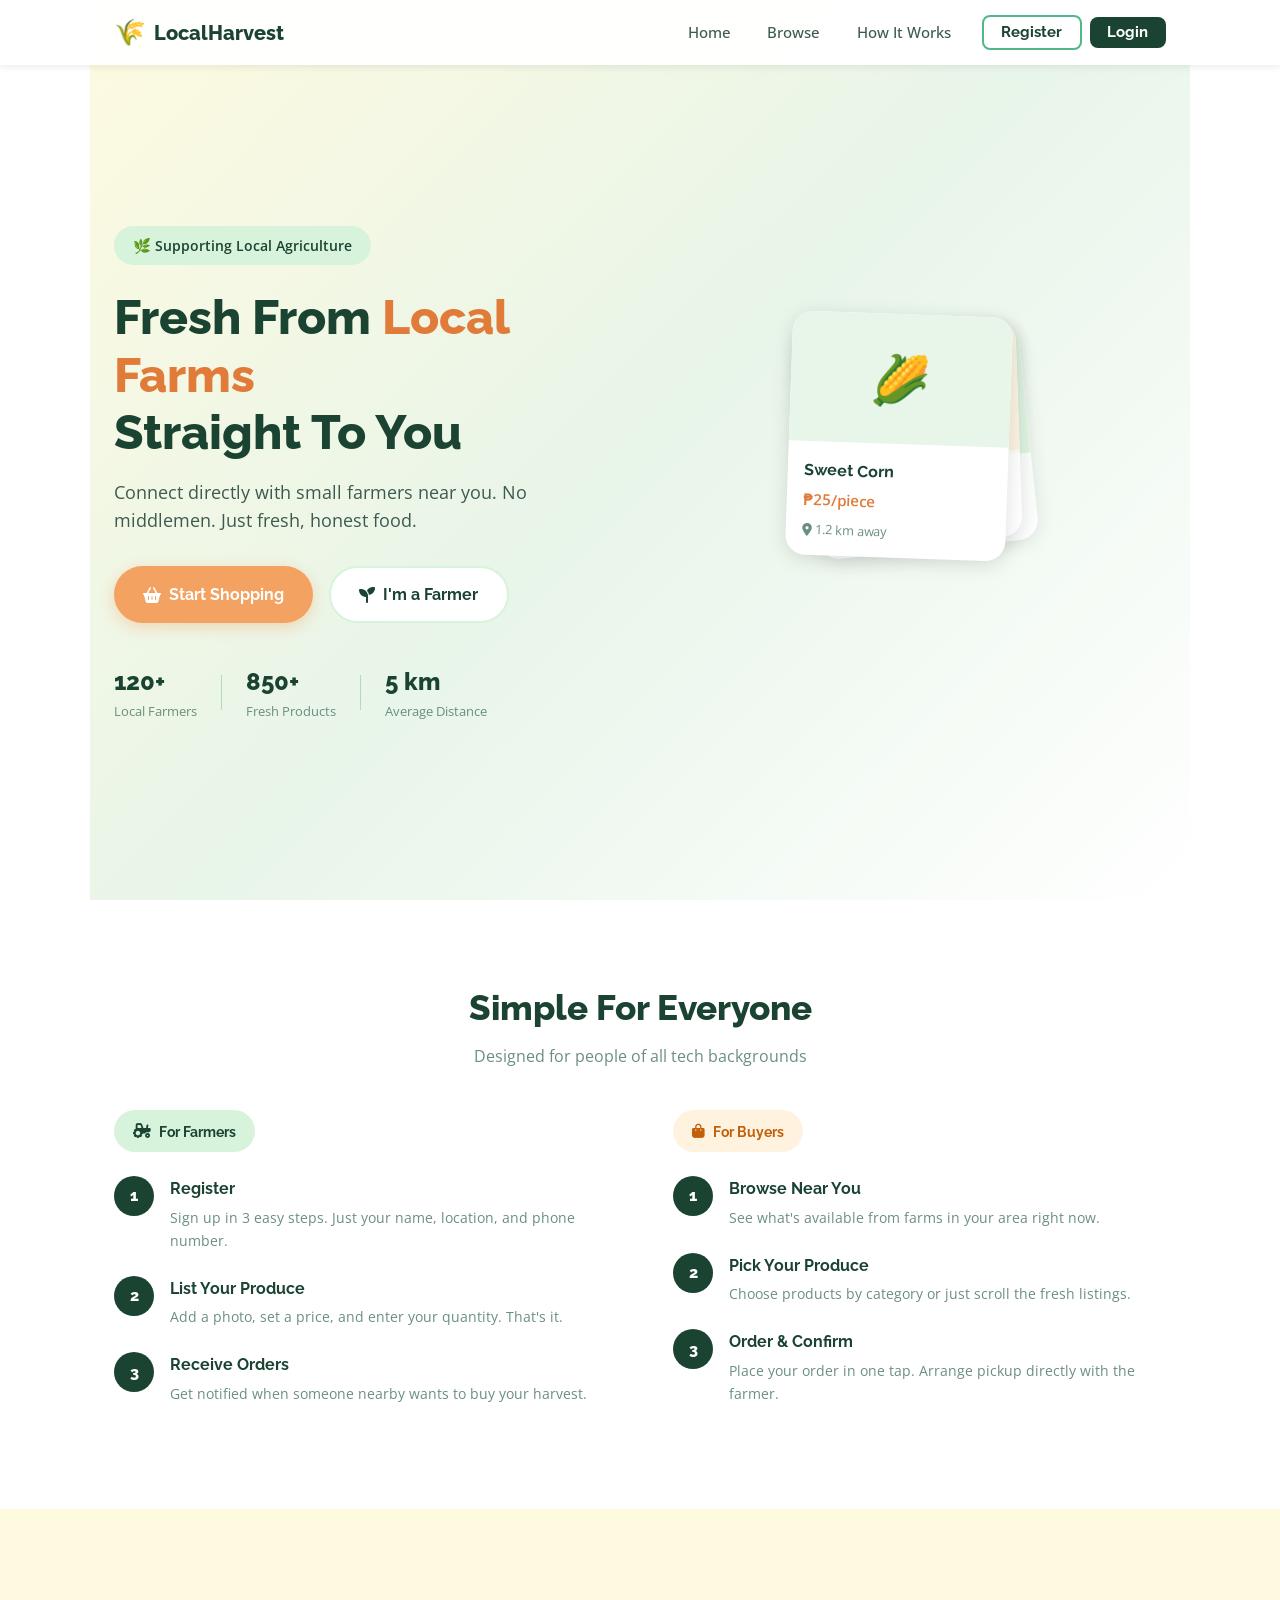
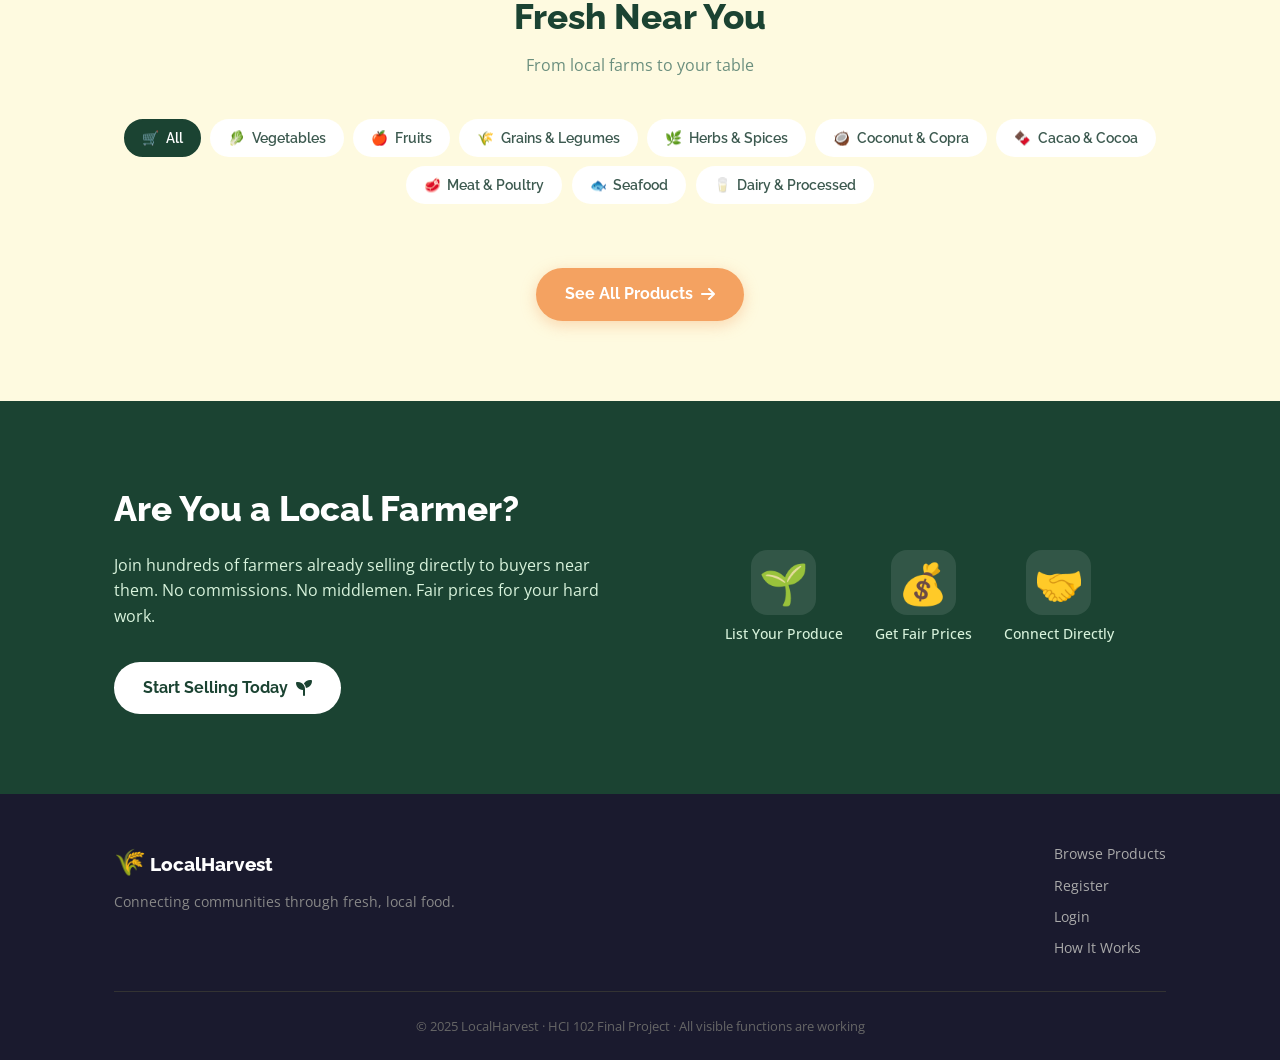
==== index.html @ 69ae1ad4 "Update index.html" ====
<!DOCTYPE html>
<html lang="en">

<head>
  <meta charset="UTF-8">
  <meta name="viewport" content="width=device-width, initial-scale=1.0">
  <!-- Favicons -->
  <link rel="icon" type="image/x-icon"    href="favicon.ico">
  <link rel="icon" type="image/svg+xml"   href="favicon.svg">
  <link rel="icon" type="image/png" sizes="192x192" href="favicon-192.png">
  <link rel="icon" type="image/png" sizes="512x512" href="favicon-512.png">
  <link rel="apple-touch-icon" sizes="180x180"      href="apple-touch-icon.png">
  <meta name="theme-color" content="#1a5c38">
  <title>LocalHarvest – Fresh From Local Farms</title>
  <link rel="preconnect" href="https://fonts.googleapis.com">
  <link
    href="https://fonts.googleapis.com/css2?family=Raleway:wght@400;600;700;800&family=Open+Sans:wght@400;500;600&display=swap"
    rel="stylesheet">
  <link rel="stylesheet" href="https://cdnjs.cloudflare.com/ajax/libs/font-awesome/6.4.0/css/all.min.css">
  <link rel="stylesheet" href="style.css">
</head>

<body>
  <!-- NAVIGATION -->
  <nav class="navbar" id="navbar">
    <div class="nav-container">
      <div class="nav-brand">
        <span class="brand-icon">🌾</span>
        <span class="brand-name">LocalHarvest</span>
      </div>
      <button class="nav-toggle" id="navToggle" aria-label="Toggle menu">
        <i class="fas fa-bars"></i>
      </button>
      <ul class="nav-links" id="navLinks">
        <li><a href="#home">Home</a></li>
        <li><a href="#browse">Browse</a></li>
        <li><a href="#how-it-works">How It Works</a></li>
        <li class="nav-divider"></li>
        <li><a href="register.html" class="nav-btn btn-outline">Register</a></li>
        <li><a href="login.html" class="nav-btn btn-filled">Login</a></li>
      </ul>
    </div>
  </nav>

  <!-- HERO -->
  <section class="hero" id="home">
    <div class="hero-content">
      <div class="hero-badge">
        <span>🌿 Supporting Local Agriculture</span>
      </div>
      <h1>Fresh From <span class="highlight">Local Farms</span><br>Straight To You</h1>
      <p class="hero-sub">Connect directly with small farmers near you. No middlemen. Just fresh, honest food.</p>
      <div class="hero-btns">
        <a href="browse.html" class="btn btn-primary">
          <i class="fas fa-shopping-basket"></i> Start Shopping
        </a>
        <a href="register.html?role=farmer" class="btn btn-secondary">
          <i class="fas fa-seedling"></i> I'm a Farmer
        </a>
      </div>
      <div class="hero-stats">
        <div class="stat"><span class="stat-num">120+</span><span class="stat-label">Local Farmers</span></div>
        <div class="stat-divider"></div>
        <div class="stat"><span class="stat-num">850+</span><span class="stat-label">Fresh Products</span></div>
        <div class="stat-divider"></div>
        <div class="stat"><span class="stat-num">5 km</span><span class="stat-label">Average Distance</span></div>
      </div>
    </div>
    <div class="hero-visual">
      <div class="hero-card-stack">
        <div class="product-preview-card card-back">
          <div class="ppc-img" style="background:#d8f3dc;"><span style="font-size:3rem;">🍅</span></div>
          <div class="ppc-info"><strong>Tomatoes</strong><span>₱45/kg</span></div>
        </div>
        <div class="product-preview-card card-mid">
          <div class="ppc-img" style="background:#fff3e0;"><span style="font-size:3rem;">🥬</span></div>
          <div class="ppc-info"><strong>Pechay</strong><span>₱30/bundle</span></div>
        </div>
        <div class="product-preview-card card-front">
          <div class="ppc-img" style="background:#e8f5e9;"><span style="font-size:3rem;">🌽</span></div>
          <div class="ppc-info">
            <strong>Sweet Corn</strong><span>₱25/piece</span>
            <div class="ppc-farmer"><i class="fas fa-map-marker-alt"></i> 1.2 km away</div>
          </div>
        </div>
      </div>
    </div>
  </section>

  <!-- HOW IT WORKS -->
  <section class="how-it-works" id="how-it-works">
    <div class="container">
      <div class="section-header">
        <h2>Simple For Everyone</h2>
        <p>Designed for people of all tech backgrounds</p>
      </div>
      <div class="steps-grid">
        <div class="step-column">
          <div class="role-badge farmer-badge"><i class="fas fa-tractor"></i> For Farmers</div>
          <div class="step">
            <div class="step-num">1</div>
            <div class="step-text"><strong>Register</strong>
              <p>Sign up in 3 easy steps. Just your name, location, and phone number.</p>
            </div>
          </div>
          <div class="step">
            <div class="step-num">2</div>
            <div class="step-text"><strong>List Your Produce</strong>
              <p>Add a photo, set a price, and enter your quantity. That's it.</p>
            </div>
          </div>
          <div class="step">
            <div class="step-num">3</div>
            <div class="step-text"><strong>Receive Orders</strong>
              <p>Get notified when someone nearby wants to buy your harvest.</p>
            </div>
          </div>
        </div>
        <div class="steps-divider">
          <div class="divider-line"></div>
          <div class="divider-icon"></div>
          <div class="divider-line"></div>
        </div>
        <div class="step-column">
          <div class="role-badge buyer-badge"><i class="fas fa-shopping-bag"></i> For Buyers</div>
          <div class="step">
            <div class="step-num">1</div>
            <div class="step-text"><strong>Browse Near You</strong>
              <p>See what's available from farms in your area right now.</p>
            </div>
          </div>
          <div class="step">
            <div class="step-num">2</div>
            <div class="step-text"><strong>Pick Your Produce</strong>
              <p>Choose products by category or just scroll the fresh listings.</p>
            </div>
          </div>
          <div class="step">
            <div class="step-num">3</div>
            <div class="step-text"><strong>Order &amp; Confirm</strong>
              <p>Place your order in one tap. Arrange pickup directly with the farmer.</p>
            </div>
          </div>
        </div>
      </div>
    </div>
  </section>

  <!-- BROWSE PREVIEW -->
  <section class="browse-preview" id="browse">
    <div class="container">
      <div class="section-header">
        <h2>Fresh Near You</h2>
        <p>From local farms to your table</p>
      </div>
      <div class="category-filter">
        <button class="cat-btn active" data-cat="all"><span>🛒</span> All</button>
        <button class="cat-btn" data-cat="vegetables"><span>🥬</span> Vegetables</button>
        <button class="cat-btn" data-cat="fruits"><span>🍎</span> Fruits</button>
        <button class="cat-btn" data-cat="grains"><span>🌾</span> Grains &amp; Legumes</button>
        <button class="cat-btn" data-cat="herbs"><span>🌿</span> Herbs &amp; Spices</button>
        <button class="cat-btn" data-cat="coconut"><span>🥥</span> Coconut &amp; Copra</button>
        <button class="cat-btn" data-cat="cacao"><span>🍫</span> Cacao &amp; Cocoa</button>
        <button class="cat-btn" data-cat="meat"><span>🥩</span> Meat &amp; Poultry</button>
        <button class="cat-btn" data-cat="seafood"><span>🐟</span> Seafood</button>
        <button class="cat-btn" data-cat="dairy"><span>🥛</span> Dairy &amp; Processed</button>
      </div>
      <div class="products-grid" id="productsGrid"></div>
      <div class="browse-cta">
        <a href="browse.html" class="btn btn-primary">See All Products <i class="fas fa-arrow-right"></i></a>
      </div>
    </div>
  </section>

  <!-- FARMER CTA -->
  <section class="farmer-cta">
    <div class="container">
      <div class="cta-content">
        <div class="cta-text">
          <h2>Are You a Local Farmer?</h2>
          <p>Join hundreds of farmers already selling directly to buyers near them. No commissions. No middlemen. Fair
            prices for your hard work.</p>
          <a href="register.html?role=farmer" class="btn btn-light">Start Selling Today <i
              class="fas fa-seedling"></i></a>
        </div>
        <div class="cta-visual">
          <div class="cta-icons">
            <div class="cta-icon-item"><span>🌱</span>
              <p>List Your Produce</p>
            </div>
            <div class="cta-icon-item"><span>💰</span>
              <p>Get Fair Prices</p>
            </div>
            <div class="cta-icon-item"><span>🤝</span>
              <p>Connect Directly</p>
            </div>
          </div>
        </div>
      </div>
    </div>
  </section>

  <!-- FOOTER -->
  <footer class="footer">
    <div class="container">
      <div class="footer-top">
        <div class="footer-brand">
          <span class="brand-icon">🌾</span>
          <span class="brand-name">LocalHarvest</span>
          <p>Connecting communities through fresh, local food.</p>
        </div>
        <div class="footer-links">
          <a href="browse.html">Browse Products</a>
          <a href="register.html">Register</a>
          <a href="login.html">Login</a>
          <a href="#how-it-works">How It Works</a>
        </div>
      </div>
      <div class="footer-bottom">
        <p>© 2025 LocalHarvest · HCI 102 Final Project · All visible functions are working</p>
      </div>
    </div>
  </footer>

  <script src="data.js"></script>
  <script src="app.js"></script>
</body>

</html>
---- style.css ----
/* ============================================================
   LocalHarvest – Main Stylesheet
   HCI 102 Final Project
   ============================================================ */

:root {
  --green-dark: #1B4332;
  --green-med: #2D6A4F;
  --green-light: #52B788;
  --green-pale: #D8F3DC;
  --cream: #FEFAE0;
  --cream-dark: #F4ECC2;
  --accent: #F4A261;
  --accent-dark: #E07B3A;
  --white: #FFFFFF;
  --text-dark: #1A1A2E;
  --text-mid: #3D5A50;
  --text-light: #6B8F7E;
  --shadow-sm: 0 2px 8px rgba(0, 0, 0, 0.08);
  --shadow-md: 0 4px 20px rgba(0, 0, 0, 0.12);
  --shadow-lg: 0 8px 40px rgba(0, 0, 0, 0.15);
  --radius: 12px;
  --radius-sm: 8px;
  --radius-lg: 20px;
  --transition: 0.25s ease;
}

/* ============================================================ RESET */
*,
*::before,
*::after {
  box-sizing: border-box;
  margin: 0;
  padding: 0;
}

html {
  scroll-behavior: smooth;
}

body {
  font-family: 'Open Sans', sans-serif;
  color: var(--text-dark);
  background: var(--white);
  line-height: 1.6;
}

a {
  text-decoration: none;
  color: inherit;
}

img {
  max-width: 100%;
  display: block;
}

button {
  cursor: pointer;
  border: none;
  background: none;
  font-family: inherit;
}

/* ============================================================ UTILITIES */
.container {
  max-width: 1100px;
  margin: 0 auto;
  padding: 0 1.5rem;
}

.section-header {
  text-align: center;
  margin-bottom: 2.5rem;
}

.section-header h2 {
  font-family: 'Raleway', sans-serif;
  font-size: clamp(1.6rem, 4vw, 2.2rem);
  font-weight: 800;
  color: var(--green-dark);
  margin-bottom: 0.5rem;
}

.section-header p {
  color: var(--text-light);
  font-size: 1rem;
}

/* ============================================================ BUTTONS */
.btn {
  display: inline-flex;
  align-items: center;
  gap: 0.5rem;
  padding: 0.85rem 1.8rem;
  border-radius: 50px;
  font-family: 'Raleway', sans-serif;
  font-weight: 700;
  font-size: 1rem;
  transition: all var(--transition);
  cursor: pointer;
  border: none;
}

.btn-primary {
  background: var(--accent);
  color: var(--white);
  box-shadow: 0 4px 15px rgba(244, 162, 97, 0.4);
}

.btn-primary:hover {
  background: var(--accent-dark);
  transform: translateY(-2px);
  box-shadow: 0 6px 20px rgba(244, 162, 97, 0.5);
}

.btn-secondary {
  background: var(--white);
  color: var(--green-dark);
  border: 2px solid var(--green-pale);
}

.btn-secondary:hover {
  background: var(--green-pale);
  border-color: var(--green-light);
  transform: translateY(-2px);
}

.btn-light {
  background: var(--white);
  color: var(--green-dark);
  font-weight: 700;
}

.btn-light:hover {
  background: var(--cream);
  transform: translateY(-2px);
}

.btn-green {
  background: var(--green-dark);
  color: var(--white);
  box-shadow: 0 4px 15px rgba(27, 67, 50, 0.3);
}

.btn-green:hover {
  background: var(--green-med);
  transform: translateY(-2px);
}

/* ============================================================ NAVBAR */
.navbar {
  position: fixed;
  top: 0;
  left: 0;
  right: 0;
  z-index: 1000;
  background: rgba(255, 255, 255, 0.95);
  backdrop-filter: blur(10px);
  box-shadow: var(--shadow-sm);
  transition: all var(--transition);
}

.nav-container {
  max-width: 1100px;
  margin: 0 auto;
  padding: 0 1.5rem;
  display: flex;
  align-items: center;
  justify-content: space-between;
  height: 65px;
}

.nav-brand {
  display: flex;
  align-items: center;
  gap: 0.5rem;
}

.brand-icon {
  font-size: 1.6rem;
}

.brand-name {
  font-family: 'Raleway', sans-serif;
  font-weight: 800;
  font-size: 1.25rem;
  color: var(--green-dark);
}

.nav-links {
  display: flex;
  align-items: center;
  gap: 0.5rem;
  list-style: none;
}

.nav-links a {
  padding: 0.45rem 0.9rem;
  border-radius: 8px;
  font-size: 0.95rem;
  font-weight: 500;
  color: var(--text-mid);
  transition: all var(--transition);
}

.nav-links a:hover {
  color: var(--green-dark);
  background: var(--green-pale);
}

.nav-btn {
  font-family: 'Raleway', sans-serif;
  font-weight: 700 !important;
}

.btn-outline {
  border: 2px solid var(--green-light) !important;
  color: var(--green-dark) !important;
  padding: 0.4rem 1.1rem !important;
}

.btn-filled {
  background: var(--green-dark) !important;
  color: var(--white) !important;
  padding: 0.4rem 1.1rem !important;
  border-radius: 8px;
}

.btn-filled:hover {
  background: var(--green-med) !important;
}

.nav-toggle {
  display: none;
  font-size: 1.3rem;
  color: var(--green-dark);
  padding: 0.4rem;
}

/* ============================================================ HERO */
.hero {
  min-height: 100vh;
  padding: 6rem 1.5rem 3rem;
  display: flex;
  align-items: center;
  background: linear-gradient(135deg, var(--cream) 0%, #e8f5e9 50%, var(--white) 100%);
}

.hero {
  max-width: 1100px;
  margin: 0 auto;
  display: grid;
  grid-template-columns: 1fr 1fr;
  gap: 4rem;
  align-items: center;
  width: 100%;
}

.hero-badge {
  display: inline-block;
  background: var(--green-pale);
  color: var(--green-dark);
  padding: 0.5rem 1.2rem;
  border-radius: 50px;
  font-size: 0.9rem;
  font-weight: 600;
  margin-bottom: 1.5rem;
}

.hero-content h1 {
  font-family: 'Raleway', sans-serif;
  font-size: clamp(2rem, 5vw, 3rem);
  font-weight: 800;
  line-height: 1.2;
  color: var(--green-dark);
  margin-bottom: 1rem;
}

.hero-content h1 .highlight {
  color: var(--accent-dark);
  position: relative;
}

.hero-sub {
  font-size: 1.1rem;
  color: var(--text-mid);
  margin-bottom: 2rem;
  max-width: 440px;
}

.hero-btns {
  display: flex;
  gap: 1rem;
  flex-wrap: wrap;
  margin-bottom: 2.5rem;
}

.hero-stats {
  display: flex;
  align-items: center;
  gap: 1.5rem;
}

.stat {
  display: flex;
  flex-direction: column;
}

.stat-num {
  font-family: 'Raleway', sans-serif;
  font-size: 1.5rem;
  font-weight: 800;
  color: var(--green-dark);
}

.stat-label {
  font-size: 0.8rem;
  color: var(--text-light);
}

.stat-divider {
  width: 1px;
  height: 35px;
  background: var(--green-light);
  opacity: 0.4;
}

/* Hero visual – card stack */
.hero-visual {
  display: flex;
  justify-content: center;
  align-items: center;
}

.hero-card-stack {
  position: relative;
  width: 260px;
  height: 320px;
}

.product-preview-card {
  position: absolute;
  width: 220px;
  background: var(--white);
  border-radius: var(--radius-lg);
  box-shadow: var(--shadow-md);
  overflow: hidden;
  transition: transform 0.4s ease;
}

.ppc-img {
  height: 130px;
  display: flex;
  align-items: center;
  justify-content: center;
  font-size: 2.5rem;
}

.ppc-info {
  padding: 1rem;
  display: flex;
  flex-direction: column;
  gap: 0.25rem;
}

.ppc-info strong {
  font-family: 'Raleway', sans-serif;
  font-size: 1rem;
  font-weight: 700;
  color: var(--green-dark);
}

.ppc-info span {
  font-size: 0.95rem;
  font-weight: 600;
  color: var(--accent-dark);
}

.ppc-farmer {
  font-size: 0.8rem;
  color: var(--text-light);
  margin-top: 0.25rem;
}

.card-back {
  top: 20px;
  left: 20px;
  transform: rotate(-6deg);
  z-index: 1;
  opacity: 0.75;
}

.card-mid {
  top: 10px;
  left: 10px;
  transform: rotate(-2deg);
  z-index: 2;
  opacity: 0.9;
}

.card-front {
  top: 0;
  left: 0;
  transform: rotate(2deg);
  z-index: 3;
}

.card-front:hover {
  transform: rotate(0deg) scale(1.03);
  box-shadow: var(--shadow-lg);
}

/* ============================================================ HOW IT WORKS */
.how-it-works {
  background: var(--white);
  padding: 5rem 1.5rem;
}

.steps-grid {
  display: grid;
  grid-template-columns: 1fr auto 1fr;
  gap: 2rem;
  align-items: start;
}

.role-badge {
  display: inline-flex;
  align-items: center;
  gap: 0.5rem;
  padding: 0.6rem 1.2rem;
  border-radius: 50px;
  font-family: 'Raleway', sans-serif;
  font-weight: 700;
  font-size: 0.9rem;
  margin-bottom: 1.5rem;
}

.farmer-badge {
  background: var(--green-pale);
  color: var(--green-dark);
}

.buyer-badge {
  background: #fff3e0;
  color: #c25f0a;
}

.step {
  display: flex;
  gap: 1rem;
  margin-bottom: 1.5rem;
  align-items: flex-start;
}

.step-num {
  width: 40px;
  height: 40px;
  min-width: 40px;
  background: var(--green-dark);
  color: var(--white);
  border-radius: 50%;
  display: flex;
  align-items: center;
  justify-content: center;
  font-family: 'Raleway', sans-serif;
  font-weight: 800;
  font-size: 1rem;
}

.step-text strong {
  font-family: 'Raleway', sans-serif;
  font-size: 1rem;
  font-weight: 700;
  color: var(--green-dark);
  display: block;
  margin-bottom: 0.25rem;
}

.step-text p {
  font-size: 0.9rem;
  color: var(--text-light);
}

.steps-divider {
  display: flex;
  flex-direction: column;
  align-items: center;
  justify-content: center;
  gap: 0.5rem;
  padding-top: 3rem;
}

.divider-line {
  flex: 1;
  width: 2px;
  background: linear-gradient(to bottom, transparent, var(--green-light), transparent);
}

.divider-icon {
  font-size: 1.8rem;
}

/* ============================================================ BROWSE PREVIEW */
.browse-preview {
  background: var(--cream);
  padding: 5rem 1.5rem;
}

.category-filter {
  display: flex;
  gap: 0.6rem;
  flex-wrap: wrap;
  justify-content: center;
  margin-bottom: 2rem;
  /* Mobile: horizontal scroll */
}

/* Mobile: scrollable horizontal strip */
@media (max-width: 640px) {
  .category-filter {
    flex-wrap: nowrap;
    overflow-x: auto;
    justify-content: flex-start;
    padding-bottom: 0.5rem;
    -webkit-overflow-scrolling: touch;
    scrollbar-width: none;
  }
  .category-filter::-webkit-scrollbar { display: none; }
}

.cat-btn {
  display: inline-flex;
  align-items: center;
  gap: 0.4rem;
  padding: 0.55rem 1rem;
  border-radius: 50px;
  border: 2px solid transparent;
  font-family: 'Raleway', sans-serif;
  font-weight: 600;
  font-size: 0.85rem;
  color: var(--text-mid);
  background: var(--white);
  cursor: pointer;
  transition: all var(--transition);
  white-space: nowrap;
  flex-shrink: 0;
}

.cat-btn:hover,
.cat-btn.active {
  background: var(--green-dark);
  color: var(--white);
  border-color: var(--green-dark);
}

.products-grid {
  display: grid;
  grid-template-columns: repeat(auto-fill, minmax(220px, 1fr));
  gap: 1.5rem;
  margin-bottom: 2rem;
}

/* Product card */
.product-card {
  background: var(--white);
  border-radius: var(--radius);
  box-shadow: var(--shadow-sm);
  overflow: hidden;
  transition: all var(--transition);
  cursor: pointer;
}

.product-card:hover {
  transform: translateY(-4px);
  box-shadow: var(--shadow-md);
}

.product-card-img {
  height: 150px;
  display: flex;
  align-items: center;
  justify-content: center;
  font-size: 3.5rem;
  background: var(--green-pale);
  position: relative;
}

.product-card-body {
  padding: 1rem;
}

.product-card-name {
  font-family: 'Raleway', sans-serif;
  font-weight: 700;
  font-size: 1rem;
  color: var(--green-dark);
  margin-bottom: 0.25rem;
}

.product-card-price {
  font-size: 1.05rem;
  font-weight: 600;
  color: var(--accent-dark);
  margin-bottom: 0.5rem;
}

.product-card-meta {
  font-size: 0.8rem;
  color: var(--text-light);
  display: flex;
  align-items: center;
  gap: 0.4rem;
}

.badge-available {
  background: var(--green-pale);
  color: var(--green-dark);
  font-size: 0.7rem;
  font-weight: 600;
  padding: 0.2rem 0.6rem;
  border-radius: 20px;
}

.browse-cta {
  text-align: center;
}

/* ============================================================ FARMER CTA SECTION */
.farmer-cta {
  background: var(--green-dark);
  padding: 5rem 1.5rem;
}

.cta-content {
  display: grid;
  grid-template-columns: 1fr 1fr;
  gap: 4rem;
  align-items: center;
  max-width: 1100px;
  margin: 0 auto;
}

.cta-text h2 {
  font-family: 'Raleway', sans-serif;
  font-size: clamp(1.6rem, 4vw, 2.2rem);
  font-weight: 800;
  color: var(--white);
  margin-bottom: 1rem;
}

.cta-text p {
  color: var(--green-pale);
  font-size: 1rem;
  margin-bottom: 2rem;
}

.cta-icons {
  display: flex;
  gap: 2rem;
  justify-content: center;
  flex-wrap: wrap;
}

.cta-icon-item {
  display: flex;
  flex-direction: column;
  align-items: center;
  gap: 0.5rem;
}

.cta-icon-item span {
  font-size: 2.5rem;
  background: rgba(255, 255, 255, 0.1);
  width: 65px;
  height: 65px;
  border-radius: 16px;
  display: flex;
  align-items: center;
  justify-content: center;
}

.cta-icon-item p {
  color: var(--green-pale);
  font-size: 0.85rem;
  font-weight: 500;
  text-align: center;
}

/* ============================================================ FOOTER */
.footer {
  background: var(--text-dark);
  padding: 3rem 1.5rem 1.5rem;
}

.footer-top {
  display: flex;
  justify-content: space-between;
  align-items: flex-start;
  flex-wrap: wrap;
  gap: 2rem;
  margin-bottom: 2rem;
}

.footer-brand .brand-name {
  color: var(--white);
  font-size: 1.2rem;
}

.footer-brand p {
  color: #888;
  font-size: 0.85rem;
  margin-top: 0.5rem;
}

.footer-links {
  display: flex;
  flex-direction: column;
  gap: 0.5rem;
}

.footer-links a {
  color: #aaa;
  font-size: 0.9rem;
  transition: color var(--transition);
}

.footer-links a:hover {
  color: var(--green-light);
}

.footer-bottom {
  border-top: 1px solid #333;
  padding-top: 1.5rem;
  text-align: center;
}

.footer-bottom p {
  color: #666;
  font-size: 0.8rem;
}

/* ============================================================ FORMS */
.auth-page {
  min-height: 100vh;
  background: linear-gradient(135deg, var(--cream) 0%, #e8f5e9 100%);
  display: flex;
  align-items: center;
  justify-content: center;
  padding: 2rem 1rem;
  padding-top: 5rem;
}

.auth-card {
  background: var(--white);
  border-radius: var(--radius-lg);
  box-shadow: var(--shadow-lg);
  padding: 2.5rem;
  width: 100%;
  max-width: 480px;
}

.auth-header {
  text-align: center;
  margin-bottom: 2rem;
}

.auth-header .brand-icon {
  font-size: 2.5rem;
  display: block;
  margin-bottom: 0.5rem;
}

.auth-header h1 {
  font-family: 'Raleway', sans-serif;
  font-weight: 800;
  font-size: 1.6rem;
  color: var(--green-dark);
  margin-bottom: 0.25rem;
}

.auth-header p {
  color: var(--text-light);
  font-size: 0.9rem;
}

.role-selector {
  display: grid;
  grid-template-columns: 1fr 1fr;
  gap: 1rem;
  margin-bottom: 2rem;
}

.role-btn {
  padding: 1rem;
  border: 2px solid var(--green-pale);
  border-radius: var(--radius);
  background: var(--white);
  cursor: pointer;
  transition: all var(--transition);
  text-align: center;
}

.role-btn .role-icon {
  font-size: 2rem;
  display: block;
  margin-bottom: 0.5rem;
}

.role-btn .role-label {
  font-family: 'Raleway', sans-serif;
  font-weight: 700;
  font-size: 0.95rem;
  color: var(--green-dark);
  display: block;
}

.role-btn .role-desc {
  font-size: 0.8rem;
  color: var(--text-light);
  display: block;
  margin-top: 0.2rem;
}

.role-btn.active,
.role-btn:hover {
  border-color: var(--green-dark);
  background: var(--green-pale);
}

.form-group {
  margin-bottom: 1.25rem;
}

.form-group label {
  display: block;
  font-weight: 600;
  font-size: 0.9rem;
  color: var(--green-dark);
  margin-bottom: 0.4rem;
}

.form-control {
  width: 100%;
  padding: 0.8rem 1rem;
  border: 2px solid var(--green-pale);
  border-radius: var(--radius-sm);
  font-family: 'Open Sans', sans-serif;
  font-size: 1rem;
  color: var(--text-dark);
  transition: border-color var(--transition);
  background: var(--white);
}

.form-control:focus {
  outline: none;
  border-color: var(--green-light);
  box-shadow: 0 0 0 3px rgba(82, 183, 136, 0.15);
}

.form-control::placeholder {
  color: #aaa;
}

.form-error {
  color: #e74c3c;
  font-size: 0.8rem;
  margin-top: 0.3rem;
  display: none;
}

.form-error.show {
  display: block;
}

.input-invalid {
  border-color: #e74c3c !important;
}

.btn-block {
  width: 100%;
  justify-content: center;
  padding: 1rem;
  font-size: 1.05rem;
  border-radius: var(--radius-sm);
}

.auth-footer {
  text-align: center;
  margin-top: 1.5rem;
  font-size: 0.9rem;
  color: var(--text-light);
}

.auth-footer a {
  color: var(--green-dark);
  font-weight: 600;
}

/* ============================================================ DASHBOARD */
.dashboard-page {
  min-height: 100vh;
  background: var(--cream);
  padding-top: 65px;
}

.dashboard-header {
  background: var(--green-dark);
  color: var(--white);
  padding: 2.5rem 1.5rem;
}

.dashboard-header-inner {
  max-width: 1100px;
  margin: 0 auto;
  display: flex;
  align-items: center;
  justify-content: space-between;
  flex-wrap: wrap;
  gap: 1rem;
}

.dashboard-welcome h1 {
  font-family: 'Raleway', sans-serif;
  font-size: 1.6rem;
  font-weight: 800;
  margin-bottom: 0.25rem;
}

.dashboard-welcome p {
  color: var(--green-pale);
  font-size: 0.9rem;
}

.dashboard-body {
  max-width: 1100px;
  margin: 2rem auto;
  padding: 0 1.5rem;
}

.dashboard-stats {
  display: grid;
  grid-template-columns: repeat(auto-fill, minmax(160px, 1fr));
  gap: 1rem;
  margin-bottom: 2rem;
}

.dash-stat {
  background: var(--white);
  border-radius: var(--radius);
  padding: 1.25rem;
  box-shadow: var(--shadow-sm);
  text-align: center;
}

.dash-stat-num {
  font-family: 'Raleway', sans-serif;
  font-size: 1.8rem;
  font-weight: 800;
  color: var(--green-dark);
}

.dash-stat-label {
  font-size: 0.8rem;
  color: var(--text-light);
  margin-top: 0.25rem;
}

.section-title-row {
  display: flex;
  align-items: center;
  justify-content: space-between;
  margin-bottom: 1.5rem;
}

.section-title-row h2 {
  font-family: 'Raleway', sans-serif;
  font-size: 1.3rem;
  font-weight: 700;
  color: var(--green-dark);
}

.manage-grid {
  display: grid;
  grid-template-columns: repeat(auto-fill, minmax(240px, 1fr));
  gap: 1.25rem;
}

.manage-card {
  background: var(--white);
  border-radius: var(--radius);
  box-shadow: var(--shadow-sm);
  overflow: hidden;
  transition: box-shadow var(--transition);
}

.manage-card:hover {
  box-shadow: var(--shadow-md);
}

.manage-card-img {
  height: 130px;
  display: flex;
  align-items: center;
  justify-content: center;
  font-size: 3rem;
  background: var(--green-pale);
}

.manage-card-body {
  padding: 1rem;
}

.manage-card-name {
  font-family: 'Raleway', sans-serif;
  font-weight: 700;
  font-size: 0.95rem;
  color: var(--green-dark);
  margin-bottom: 0.2rem;
}

.manage-card-price {
  font-size: 0.95rem;
  font-weight: 600;
  color: var(--accent-dark);
  margin-bottom: 0.5rem;
}

.manage-card-meta {
  font-size: 0.78rem;
  color: var(--text-light);
  margin-bottom: 0.75rem;
}

.manage-card-actions {
  display: flex;
  gap: 0.5rem;
}

.btn-edit {
  padding: 0.4rem 0.9rem;
  background: var(--green-pale);
  color: var(--green-dark);
  border-radius: 6px;
  font-size: 0.8rem;
  font-weight: 600;
  transition: all var(--transition);
}

.btn-edit:hover {
  background: var(--green-light);
  color: var(--white);
}

.btn-delete {
  padding: 0.4rem 0.9rem;
  background: #ffe4e4;
  color: #c0392b;
  border-radius: 6px;
  font-size: 0.8rem;
  font-weight: 600;
  transition: all var(--transition);
}

.btn-delete:hover {
  background: #c0392b;
  color: var(--white);
}

/* ============================================================ BROWSE PAGE */
.browse-page {
  min-height: 100vh;
  background: var(--cream);
  padding-top: 65px;
}

.browse-hero {
  background: var(--green-dark);
  padding: 3rem 1.5rem;
  text-align: center;
}

.browse-hero h1 {
  font-family: 'Raleway', sans-serif;
  font-size: 1.8rem;
  font-weight: 800;
  color: var(--white);
  margin-bottom: 0.5rem;
}

.browse-hero p {
  color: var(--green-pale);
}

.location-bar {
  display: flex;
  gap: 0.5rem;
  max-width: 400px;
  margin: 1.5rem auto 0;
}

.location-bar .form-control {
  border-radius: 50px 0 0 50px;
  border-right: none;
}

.location-bar .btn {
  border-radius: 0 50px 50px 0;
  padding: 0.75rem 1.5rem;
}

.browse-body {
  max-width: 1100px;
  margin: 2rem auto;
  padding: 0 1.5rem;
}

/* ============================================================ PRODUCT DETAIL */
.detail-page {
  min-height: 100vh;
  background: var(--cream);
  padding: 5rem 1.5rem 3rem;
}

.detail-card {
  background: var(--white);
  max-width: 800px;
  margin: 0 auto;
  border-radius: var(--radius-lg);
  box-shadow: var(--shadow-lg);
  overflow: hidden;
}

.detail-img {
  height: 280px;
  display: flex;
  align-items: center;
  justify-content: center;
  font-size: 7rem;
  background: linear-gradient(135deg, var(--green-pale), var(--cream));
}

.detail-body {
  padding: 2rem;
}

.detail-category {
  display: inline-block;
  background: var(--green-pale);
  color: var(--green-dark);
  padding: 0.3rem 0.8rem;
  border-radius: 20px;
  font-size: 0.8rem;
  font-weight: 600;
  margin-bottom: 1rem;
}

.detail-name {
  font-family: 'Raleway', sans-serif;
  font-size: 1.8rem;
  font-weight: 800;
  color: var(--green-dark);
  margin-bottom: 0.5rem;
}

.detail-price {
  font-size: 1.6rem;
  font-weight: 700;
  color: var(--accent-dark);
  margin-bottom: 1.5rem;
}

.detail-farmer {
  display: flex;
  align-items: center;
  gap: 0.75rem;
  padding: 1rem;
  background: var(--cream);
  border-radius: var(--radius-sm);
  margin-bottom: 1.5rem;
}

.farmer-avatar {
  width: 45px;
  height: 45px;
  background: var(--green-dark);
  border-radius: 50%;
  display: flex;
  align-items: center;
  justify-content: center;
  font-size: 1.2rem;
  color: var(--white);
}

.farmer-info strong {
  font-family: 'Raleway', sans-serif;
  display: block;
  font-size: 0.95rem;
  color: var(--green-dark);
}

.farmer-info span {
  font-size: 0.82rem;
  color: var(--text-light);
}

.qty-selector {
  display: flex;
  align-items: center;
  gap: 1rem;
  margin-bottom: 1.5rem;
}

.qty-selector label {
  font-weight: 600;
  color: var(--green-dark);
}

.qty-controls {
  display: flex;
  align-items: center;
  gap: 0.75rem;
}

.qty-btn {
  width: 38px;
  height: 38px;
  border: 2px solid var(--green-light);
  border-radius: 50%;
  display: flex;
  align-items: center;
  justify-content: center;
  font-size: 1.1rem;
  font-weight: 700;
  color: var(--green-dark);
  background: var(--white);
  cursor: pointer;
  transition: all var(--transition);
}

.qty-btn:hover {
  background: var(--green-dark);
  color: var(--white);
  border-color: var(--green-dark);
}

.qty-num {
  font-family: 'Raleway', sans-serif;
  font-size: 1.2rem;
  font-weight: 700;
  min-width: 2rem;
  text-align: center;
}

/* ============================================================ MODALS & TOASTS */
.modal-overlay {
  position: fixed;
  inset: 0;
  background: rgba(0, 0, 0, 0.5);
  z-index: 2000;
  display: flex;
  align-items: center;
  justify-content: center;
  padding: 1rem;
  opacity: 0;
  pointer-events: none;
  transition: opacity var(--transition);
}

.modal-overlay.open {
  opacity: 1;
  pointer-events: all;
}

.modal {
  background: var(--white);
  border-radius: var(--radius-lg);
  padding: 2rem;
  max-width: 500px;
  width: 100%;
  box-shadow: var(--shadow-lg);
  transform: scale(0.95);
  transition: transform var(--transition);
}

.modal-overlay.open .modal {
  transform: scale(1);
}

.modal-header {
  display: flex;
  align-items: center;
  justify-content: space-between;
  margin-bottom: 1.5rem;
}

.modal-header h2 {
  font-family: 'Raleway', sans-serif;
  font-size: 1.25rem;
  font-weight: 700;
  color: var(--green-dark);
}

.modal-close {
  font-size: 1.3rem;
  color: var(--text-light);
  cursor: pointer;
}

.toast {
  position: fixed;
  bottom: 1.5rem;
  right: 1.5rem;
  z-index: 3000;
  background: var(--green-dark);
  color: var(--white);
  padding: 1rem 1.5rem;
  border-radius: var(--radius);
  box-shadow: var(--shadow-lg);
  font-size: 0.9rem;
  font-weight: 500;
  transform: translateY(100px);
  opacity: 0;
  transition: all 0.3s ease;
  max-width: 300px;
}

.toast.show {
  transform: translateY(0);
  opacity: 1;
}

.toast.success {
  background: var(--green-dark);
}

.toast.error {
  background: #c0392b;
}

/* ============================================================ ORDER CONFIRM */
.confirm-page {
  min-height: 100vh;
  background: linear-gradient(135deg, var(--cream) 0%, #e8f5e9 100%);
  padding: 5rem 1rem;
  display: flex;
  align-items: center;
  justify-content: center;
}

.confirm-card {
  background: var(--white);
  border-radius: var(--radius-lg);
  box-shadow: var(--shadow-lg);
  padding: 3rem 2rem;
  max-width: 520px;
  width: 100%;
  text-align: center;
}

.confirm-icon {
  font-size: 4rem;
  margin-bottom: 1rem;
  display: block;
}

.confirm-card h1 {
  font-family: 'Raleway', sans-serif;
  font-size: 1.8rem;
  font-weight: 800;
  color: var(--green-dark);
  margin-bottom: 0.5rem;
}

.confirm-card p {
  color: var(--text-light);
  margin-bottom: 2rem;
}

.order-summary {
  background: var(--cream);
  border-radius: var(--radius);
  padding: 1.5rem;
  text-align: left;
  margin-bottom: 2rem;
}

.order-row {
  display: flex;
  justify-content: space-between;
  padding: 0.4rem 0;
  border-bottom: 1px solid var(--cream-dark);
  font-size: 0.9rem;
}

.order-row:last-child {
  border: none;
  font-weight: 700;
  font-size: 1rem;
  color: var(--green-dark);
}

.confirm-btns {
  display: flex;
  flex-direction: column;
  gap: 1rem;
}

/* ============================================================ PROFILE */
.profile-page {
  min-height: 100vh;
  background: var(--cream);
  padding: 5rem 1.5rem 3rem;
}

.profile-card {
  max-width: 600px;
  margin: 0 auto;
}

.profile-header-card {
  background: var(--green-dark);
  border-radius: var(--radius-lg);
  padding: 2rem;
  color: var(--white);
  text-align: center;
  margin-bottom: 1.5rem;
}

.profile-avatar {
  width: 80px;
  height: 80px;
  background: var(--green-light);
  border-radius: 50%;
  display: flex;
  align-items: center;
  justify-content: center;
  font-size: 2rem;
  margin: 0 auto 1rem;
}

.profile-name {
  font-family: 'Raleway', sans-serif;
  font-size: 1.4rem;
  font-weight: 800;
}

.profile-role {
  background: rgba(255, 255, 255, 0.15);
  padding: 0.3rem 0.9rem;
  border-radius: 20px;
  font-size: 0.85rem;
  font-weight: 600;
  margin-top: 0.5rem;
  display: inline-block;
}

.profile-info-card {
  background: var(--white);
  border-radius: var(--radius-lg);
  padding: 2rem;
  box-shadow: var(--shadow-sm);
}

.info-row {
  display: flex;
  justify-content: space-between;
  align-items: center;
  padding: 0.75rem 0;
  border-bottom: 1px solid var(--green-pale);
}

.info-row:last-child {
  border: none;
}

.info-label {
  font-size: 0.85rem;
  color: var(--text-light);
}

.info-value {
  font-weight: 600;
  color: var(--green-dark);
}

/* ============================================================ EMPTY STATE */
.empty-state {
  text-align: center;
  padding: 4rem 1rem;
  color: var(--text-light);
}

.empty-state .empty-icon {
  font-size: 4rem;
  display: block;
  margin-bottom: 1rem;
}

.empty-state h3 {
  font-family: 'Raleway', sans-serif;
  font-size: 1.2rem;
  color: var(--green-dark);
  margin-bottom: 0.5rem;
}

.empty-state p {
  font-size: 0.9rem;
  max-width: 300px;
  margin: 0 auto 1.5rem;
}

/* ============================================================ RESPONSIVE */
@media (max-width: 768px) {
  .hero {
    grid-template-columns: 1fr;
    gap: 2rem;
    text-align: center;
  }

  .hero-btns {
    justify-content: center;
  }

  .hero-stats {
    justify-content: center;
  }

  .hero-sub {
    margin: 0 auto 2rem;
  }

  .hero-visual {
    display: none;
  }

  .steps-grid {
    grid-template-columns: 1fr;
  }

  .steps-divider {
    flex-direction: row;
    padding-top: 0;
  }

  .divider-line {
    flex: 1;
    height: 2px;
    width: auto;
    background: linear-gradient(to right, transparent, var(--green-light), transparent);
  }

  .cta-content {
    grid-template-columns: 1fr;
    text-align: center;
  }

  .nav-links {
    display: none;
    flex-direction: column;
    align-items: stretch;
    position: absolute;
    top: 65px;
    left: 0;
    right: 0;
    background: var(--white);
    padding: 0.75rem 1rem 1rem;
    box-shadow: 0 8px 24px rgba(0,0,0,0.12);
    gap: 0.35rem;
    border-top: 1px solid var(--green-pale);
    animation: slideDown 0.2s ease;
  }

  @keyframes slideDown {
    from { opacity: 0; transform: translateY(-8px); }
    to   { opacity: 1; transform: translateY(0); }
  }

  .nav-links.open {
    display: flex;
  }

  .nav-links li {
    width: 100%;
  }

  .nav-links a,
  .nav-links li > button {
    display: flex;
    align-items: center;
    justify-content: center;
    width: 100%;
    padding: 0.7rem 1rem;
    border-radius: 8px;
    font-size: 0.95rem;
    font-weight: 600;
    text-align: center;
    box-sizing: border-box;
    cursor: pointer;
    font-family: 'Raleway', sans-serif;
  }

  .nav-links a:not(.nav-btn) {
    color: var(--text-mid);
    background: transparent;
  }

  .nav-links a:not(.nav-btn):hover {
    background: var(--green-pale);
    color: var(--green-dark);
  }

  .nav-links .btn-outline {
    border: 2px solid var(--green-light) !important;
    color: var(--green-dark) !important;
    background: transparent !important;
    padding: 0.65rem 1rem !important;
  }

  .nav-links .btn-filled {
    background: var(--green-dark) !important;
    color: var(--white) !important;
    border-radius: 8px !important;
    padding: 0.65rem 1rem !important;
    border: none !important;
  }

  /* Logout and plain nav buttons — match outline style */
  .nav-links li > button:not(.btn-filled) {
    border: 2px solid var(--green-light) !important;
    color: var(--green-dark) !important;
    background: transparent !important;
  }

  .nav-links li > button:not(.btn-filled):hover {
    background: var(--green-pale) !important;
  }

  .nav-toggle {
    display: flex;
    align-items: center;
    justify-content: center;
    width: 38px;
    height: 38px;
    border-radius: 8px;
    transition: background var(--transition);
  }

  .nav-toggle:hover,
  .nav-toggle.active {
    background: var(--green-pale);
  }

  .navbar {
    position: fixed;
    transform: translateY(0);
    transition: transform 0.3s ease, box-shadow 0.3s ease;
  }

  .navbar.nav-hidden {
    transform: translateY(-100%);
  }

  body {
    padding-top: 65px;
  }

  .auth-page,
  .dashboard-page {
    padding-top: 0;
  }
}

@media (max-width: 480px) {
  .hero-stats {
    flex-direction: column;
    gap: 0.75rem;
  }

  .stat-divider {
    display: none;
  }

  .dashboard-stats {
    grid-template-columns: 1fr 1fr;
  }
}
/* ============================================================ MODAL POSITION FIX */
.modal {
  position: relative;
}

/* ============================================================ MANAGE CARD – EDIT LINK */
.manage-card-actions .btn-edit-full {
  padding: 0.4rem 0.9rem;
  background: #e8f5e9;
  color: var(--green-dark);
  border-radius: 6px;
  font-size: 0.8rem;
  font-weight: 600;
  transition: all var(--transition);
  text-decoration: none;
  display: inline-flex;
  align-items: center;
  gap: 0.3rem;
}
.manage-card-actions .btn-edit-full:hover {
  background: var(--green-light);
  color: var(--white);
}

/* ============================================================ ORDER CONFIRM ACTIONS */
.confirm-btns .btn + .btn {
  margin-top: 0;
}

/* ============================================================
   QUICK ACTION CARDS (Farmer Dashboard)
============================================================ */
.quick-actions-grid {
  display: grid;
  grid-template-columns: repeat(auto-fill, minmax(200px, 1fr));
  gap: 1rem;
  margin-bottom: 2rem;
}

.quick-action-card {
  display: flex;
  flex-direction: column;
  align-items: flex-start;
  gap: 0.4rem;
  padding: 1.25rem 1.25rem 1.1rem;
  border-radius: var(--radius);
  text-decoration: none;
  transition: transform 0.18s ease, box-shadow 0.18s ease;
  cursor: pointer;
  border: none;
  text-align: left;
  font-family: 'Open Sans', sans-serif;
}

.quick-action-card:hover {
  transform: translateY(-3px);
  box-shadow: 0 8px 24px rgba(0,0,0,0.1);
}

.qa-icon {
  width: 44px;
  height: 44px;
  border-radius: 12px;
  display: flex;
  align-items: center;
  justify-content: center;
  font-size: 1.2rem;
  margin-bottom: 0.35rem;
}

.qa-label {
  font-family: 'Raleway', sans-serif;
  font-weight: 700;
  font-size: 0.95rem;
}

.qa-desc {
  font-size: 0.78rem;
  opacity: 0.75;
}

.qa-green  { background: var(--green-pale); color: var(--green-dark); }
.qa-green  .qa-icon { background: var(--green-light); color: white; }

.qa-blue   { background: #e3f2fd; color: #1565c0; }
.qa-blue   .qa-icon { background: #1976d2; color: white; }

.qa-amber  { background: #fff8e1; color: #e65100; }
.qa-amber  .qa-icon { background: #f57c00; color: white; }

.qa-teal   { background: #e0f2f1; color: #00695c; }
.qa-teal   .qa-icon { background: #00897b; color: white; }

/* ============================================================
   MY ORDERS PAGE
============================================================ */
/* ============================================================ MY ORDERS PAGE */
.orders-page {
  min-height: 100vh;
  background: var(--cream);
}

/* ── Hero ── */
.orders-hero {
  background: var(--green-dark);
  padding: 3rem 1.5rem 2.5rem;
  color: var(--white);
}

.orders-hero-inner {
  max-width: 860px;
  margin: 0 auto;
  display: flex;
  align-items: center;
  justify-content: space-between;
  gap: 1.5rem;
  flex-wrap: wrap;
}

.orders-hero-text {
  display: flex;
  align-items: center;
  gap: 1rem;
  height: 230px;
}

.orders-hero-icon {
  width: 56px;
  height: 56px;
  background: rgba(255,255,255,0.15);
  border-radius: 16px;
  display: flex;
  align-items: center;
  justify-content: center;
  font-size: 1.5rem;
  color: var(--white);
  flex-shrink: 0;
}

.orders-hero h1 {
  font-family: 'Raleway', sans-serif;
  font-size: 1.75rem;
  font-weight: 800;
  color: var(--white);
  margin-bottom: 0.25rem;
  line-height: 1.2;
}

.orders-hero p {
  color: rgba(255,255,255,0.72);
  font-size: 0.92rem;
}

.orders-hero-btn {
  flex-shrink: 0;
  white-space: nowrap;
}

/* ── Body ── */
.orders-body {
  max-width: 860px;
  margin: 0 auto;
  padding: 2rem 1.25rem 5rem;
}

/* ── Stats ── */
.orders-stats {
  display: grid;
  grid-template-columns: repeat(4, 1fr);
  gap: 1rem;
  margin-bottom: 2rem;
}

.order-stat-card {
  background: var(--white);
  border-radius: var(--radius);
  padding: 1.25rem 1rem;
  box-shadow: var(--shadow-sm);
  text-align: center;
  display: flex;
  flex-direction: column;
  align-items: center;
  gap: 0.4rem;
  border: 1px solid rgba(0,0,0,0.04);
}

.order-stat-icon {
  width: 40px;
  height: 40px;
  border-radius: 10px;
  display: flex;
  align-items: center;
  justify-content: center;
  font-size: 1rem;
  margin-bottom: 0.1rem;
}

.order-stat-num {
  font-family: 'Raleway', sans-serif;
  font-size: 1.5rem;
  font-weight: 800;
  color: var(--green-dark);
  line-height: 1;
}

.order-stat-label {
  font-size: 0.75rem;
  color: var(--text-light);
  font-weight: 500;
  line-height: 1.3;
}

/* ── Filter Bar ── */
.orders-filter-bar {
  display: flex;
  align-items: center;
  justify-content: space-between;
  gap: 1rem;
  margin-bottom: 1.25rem;
  flex-wrap: wrap;
}

.orders-tabs {
  display: flex;
  gap: 0.4rem;
  flex-wrap: wrap;
}

.order-tab {
  display: inline-flex;
  align-items: center;
  gap: 0.35rem;
  padding: 0.5rem 1rem;
  border-radius: 50px;
  border: 2px solid var(--green-pale);
  background: var(--white);
  color: var(--text-mid);
  font-family: 'Raleway', sans-serif;
  font-weight: 600;
  font-size: 0.84rem;
  cursor: pointer;
  transition: all var(--transition);
  white-space: nowrap;
}

.order-tab:hover {
  border-color: var(--green-light);
  color: var(--green-dark);
}

.order-tab.active {
  background: var(--green-dark);
  border-color: var(--green-dark);
  color: var(--white);
}

/* ── Search ── */
.orders-search-wrap {
  position: relative;
  flex-shrink: 0;
}

.orders-search-icon {
  position: absolute;
  left: 0.85rem;
  top: 50%;
  transform: translateY(-50%);
  color: var(--text-light);
  font-size: 0.82rem;
  pointer-events: none;
}

.orders-search-input {
  padding: 0.55rem 1rem 0.55rem 2.2rem;
  border: 2px solid var(--green-pale);
  border-radius: 50px;
  font-family: 'Open Sans', sans-serif;
  font-size: 0.85rem;
  color: var(--text-dark);
  background: var(--white);
  width: 220px;
  outline: none;
  transition: border-color var(--transition);
}

.orders-search-input:focus {
  border-color: var(--green-light);
}

.orders-search-input::placeholder {
  color: var(--text-light);
}

/* ── Order Card ── */
.order-history-card {
  background: var(--white);
  border-radius: var(--radius);
  padding: 1rem 1.25rem;
  margin-bottom: 0.65rem;
  box-shadow: var(--shadow-sm);
  display: flex;
  align-items: center;
  gap: 1rem;
  border: 1px solid rgba(0,0,0,0.04);
  transition: box-shadow var(--transition), transform var(--transition);
}

.order-history-card:hover {
  box-shadow: var(--shadow-md);
  transform: translateY(-1px);
}

.ohc-left { flex-shrink: 0; }

.ohc-icon {
  width: 46px;
  height: 46px;
  border-radius: 12px;
  display: flex;
  align-items: center;
  justify-content: center;
  font-size: 1.1rem;
}

.ohc-body {
  flex: 1;
  min-width: 0;
}

.ohc-product {
  font-family: 'Raleway', sans-serif;
  font-weight: 700;
  color: var(--green-dark);
  font-size: 0.95rem;
  white-space: nowrap;
  overflow: hidden;
  text-overflow: ellipsis;
}

.ohc-meta {
  display: flex;
  gap: 0.65rem;
  flex-wrap: wrap;
  margin-top: 0.3rem;
  font-size: 0.77rem;
  color: var(--text-light);
  align-items: center;
}

.ohc-meta span {
  display: flex;
  align-items: center;
  gap: 0.25rem;
}

.ohc-bottom {
  display: flex;
  align-items: center;
  gap: 0.6rem;
  margin-top: 0.45rem;
  flex-wrap: wrap;
}

.ohc-total {
  font-weight: 800;
  color: var(--accent-dark);
  font-family: 'Raleway', sans-serif;
  font-size: 1rem;
}

.ohc-qty {
  font-size: 0.78rem;
  color: var(--text-mid);
  background: var(--green-pale);
  padding: 0.15rem 0.55rem;
  border-radius: 20px;
  font-weight: 600;
}

.order-status-badge {
  font-size: 0.73rem;
  font-weight: 700;
  padding: 0.18rem 0.65rem;
  border-radius: 20px;
  font-family: 'Raleway', sans-serif;
  letter-spacing: 0.02em;
}

.ohc-actions {
  display: flex;
  flex-direction: column;
  gap: 0.4rem;
  flex-shrink: 0;
}

.btn-view-order,
.btn-complete-order,
.btn-cancel-order {
  width: 34px;
  height: 34px;
  border-radius: 8px;
  border: none;
  display: flex;
  align-items: center;
  justify-content: center;
  cursor: pointer;
  font-size: 0.82rem;
  transition: all var(--transition);
}

.btn-view-order     { background: var(--green-pale);  color: var(--green-dark); }
.btn-complete-order { background: #e8f5e9;             color: #2e7d32; }
.btn-cancel-order   { background: #ffebee;             color: #c62828; }

.btn-view-order:hover     { background: var(--green-light); color: white; }
.btn-complete-order:hover { background: #2e7d32; color: white; }
.btn-cancel-order:hover   { background: #c62828; color: white; }

/* ── Empty State ── */
.orders-empty {
  text-align: center;
  padding: 5rem 1rem 4rem;
}

.orders-empty-icon {
  font-size: 4rem;
  margin-bottom: 1.25rem;
  display: block;
  filter: grayscale(0.2);
}

.orders-empty h3 {
  font-family: 'Raleway', sans-serif;
  font-weight: 800;
  font-size: 1.2rem;
  color: var(--green-dark);
  margin-bottom: 0.5rem;
}

.orders-empty p {
  color: var(--text-light);
  font-size: 0.9rem;
  margin-bottom: 1.5rem;
}

/* ── Responsive ── */
@media (max-width: 700px) {
  .orders-stats {
    grid-template-columns: repeat(2, 1fr);
  }
  .orders-filter-bar {
    flex-direction: column;
    align-items: flex-start;
  }
  .orders-search-wrap { width: 100%; }
  .orders-search-input { width: 100%; box-sizing: border-box; }
  .orders-hero h1 { font-size: 1.35rem; }
  .orders-hero-text { gap: 0.75rem; }
  .ohc-actions { flex-direction: row; }
  .ohc-meta { gap: 0.5rem; }
}

@media (max-width: 420px) {
  .orders-stats { grid-template-columns: repeat(2, 1fr); }
  .order-history-card { padding: 0.85rem 0.9rem; gap: 0.75rem; }
  .ohc-icon { width: 38px; height: 38px; font-size: 0.95rem; }
}

/* ============================================================ PASSWORD SHOW/HIDE */
.password-wrapper {
  position: relative;
  display: flex;
  align-items: center;
}

.password-wrapper .form-control {
  padding-right: 2.8rem;
  width: 100%;
}

.toggle-password {
  position: absolute;
  right: 0.75rem;
  top: 50%;
  transform: translateY(-50%);
  background: none;
  border: none;
  cursor: pointer;
  color: var(--text-light);
  font-size: 0.95rem;
  padding: 0.25rem;
  line-height: 1;
  transition: color var(--transition);
  display: flex;
  align-items: center;
  justify-content: center;
}

.toggle-password:hover {
  color: var(--green-dark);
}

/* ============================================================ PURPLE QA CARD */
.qa-purple {
  background: linear-gradient(135deg, #f3e5f5, #e8d5f0);
  border-color: #ce93d8;
}

.qa-purple .qa-icon {
  background: #9c27b022;
  color: #7b1fa2;
}

.qa-purple:hover {
  background: linear-gradient(135deg, #e8d5f0, #d7bfe8);
  border-color: #9c27b0;
  transform: translateY(-3px);
}

/* ============================================================ SOLD HISTORY FILTER BUTTONS */
.sold-filter-btn {
  padding: 0.4rem 1rem;
  border-radius: 20px;
  border: 2px solid var(--green-pale);
  background: var(--white);
  color: var(--text-mid);
  font-family: 'Raleway', sans-serif;
  font-weight: 600;
  font-size: 0.82rem;
  cursor: pointer;
  transition: all var(--transition);
}

.sold-filter-btn.active,
.sold-filter-btn:hover {
  background: var(--green-dark);
  color: var(--white);
  border-color: var(--green-dark);
}
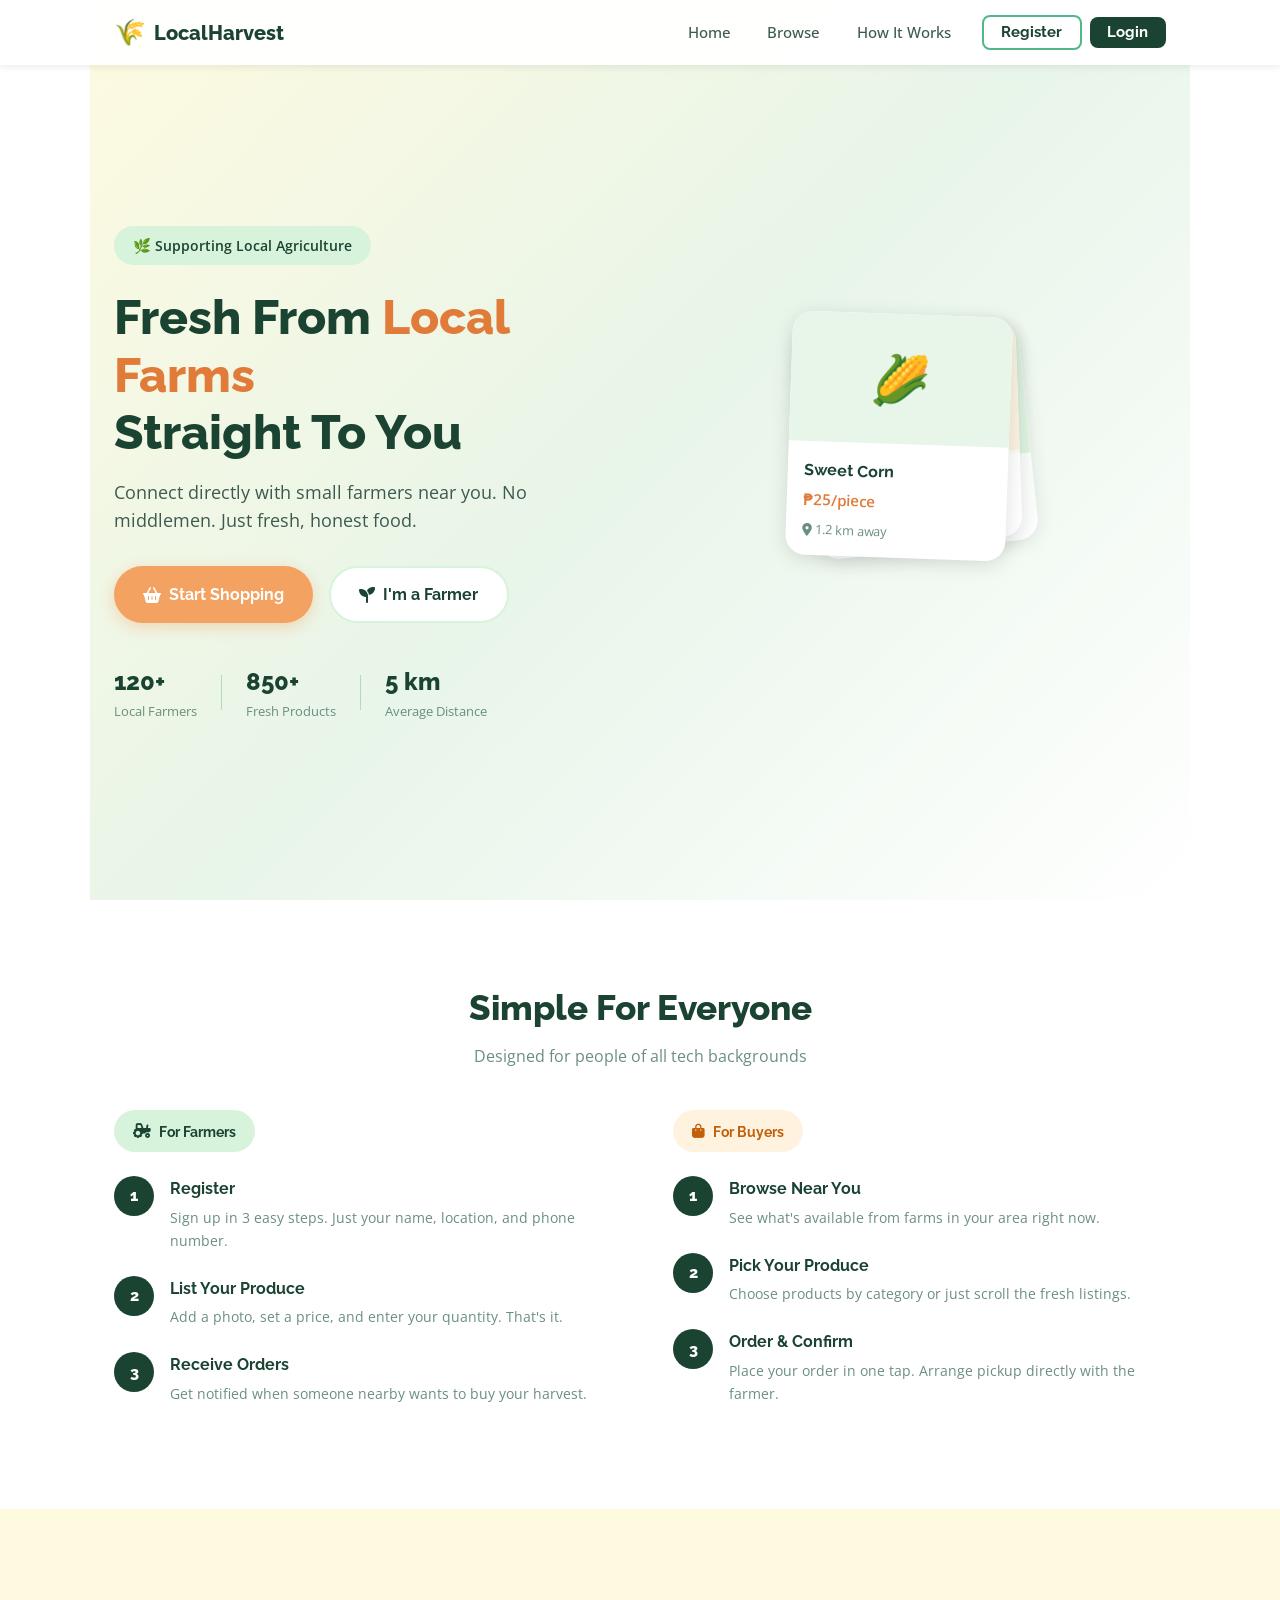
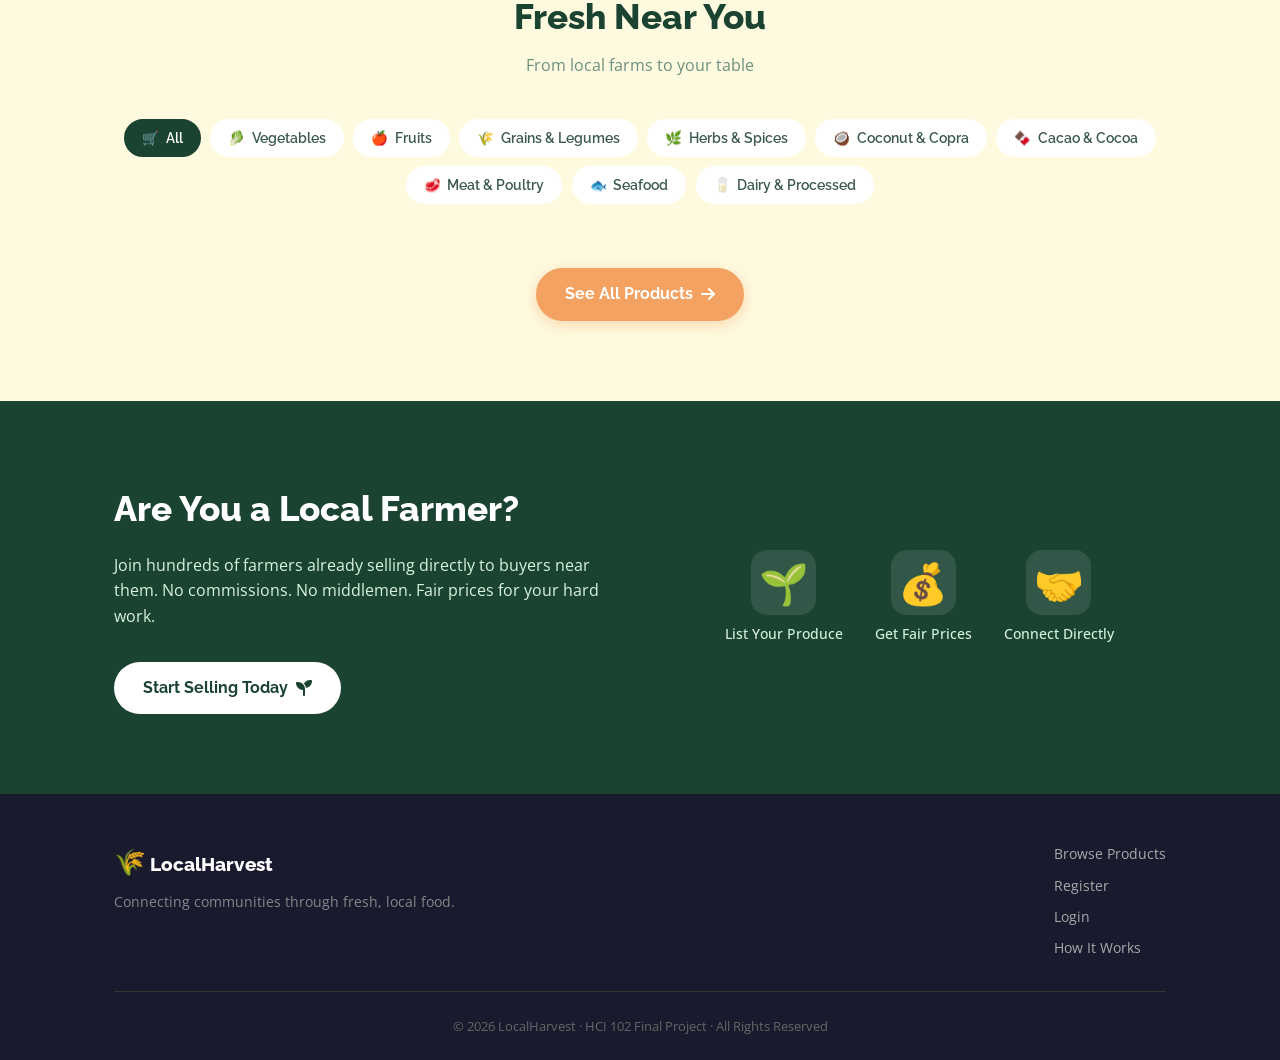
==== commit 941b5cc7: "Update index.html" ====
--- a/index.html
+++ b/index.html
@@ -217,7 +217,7 @@
         </div>
       </div>
       <div class="footer-bottom">
-        <p>© 2025 LocalHarvest · HCI 102 Final Project · All visible functions are working</p>
+        <p>© 2026 LocalHarvest · HCI 102 Final Project · All Rights Reserved</p>
       </div>
     </div>
   </footer>
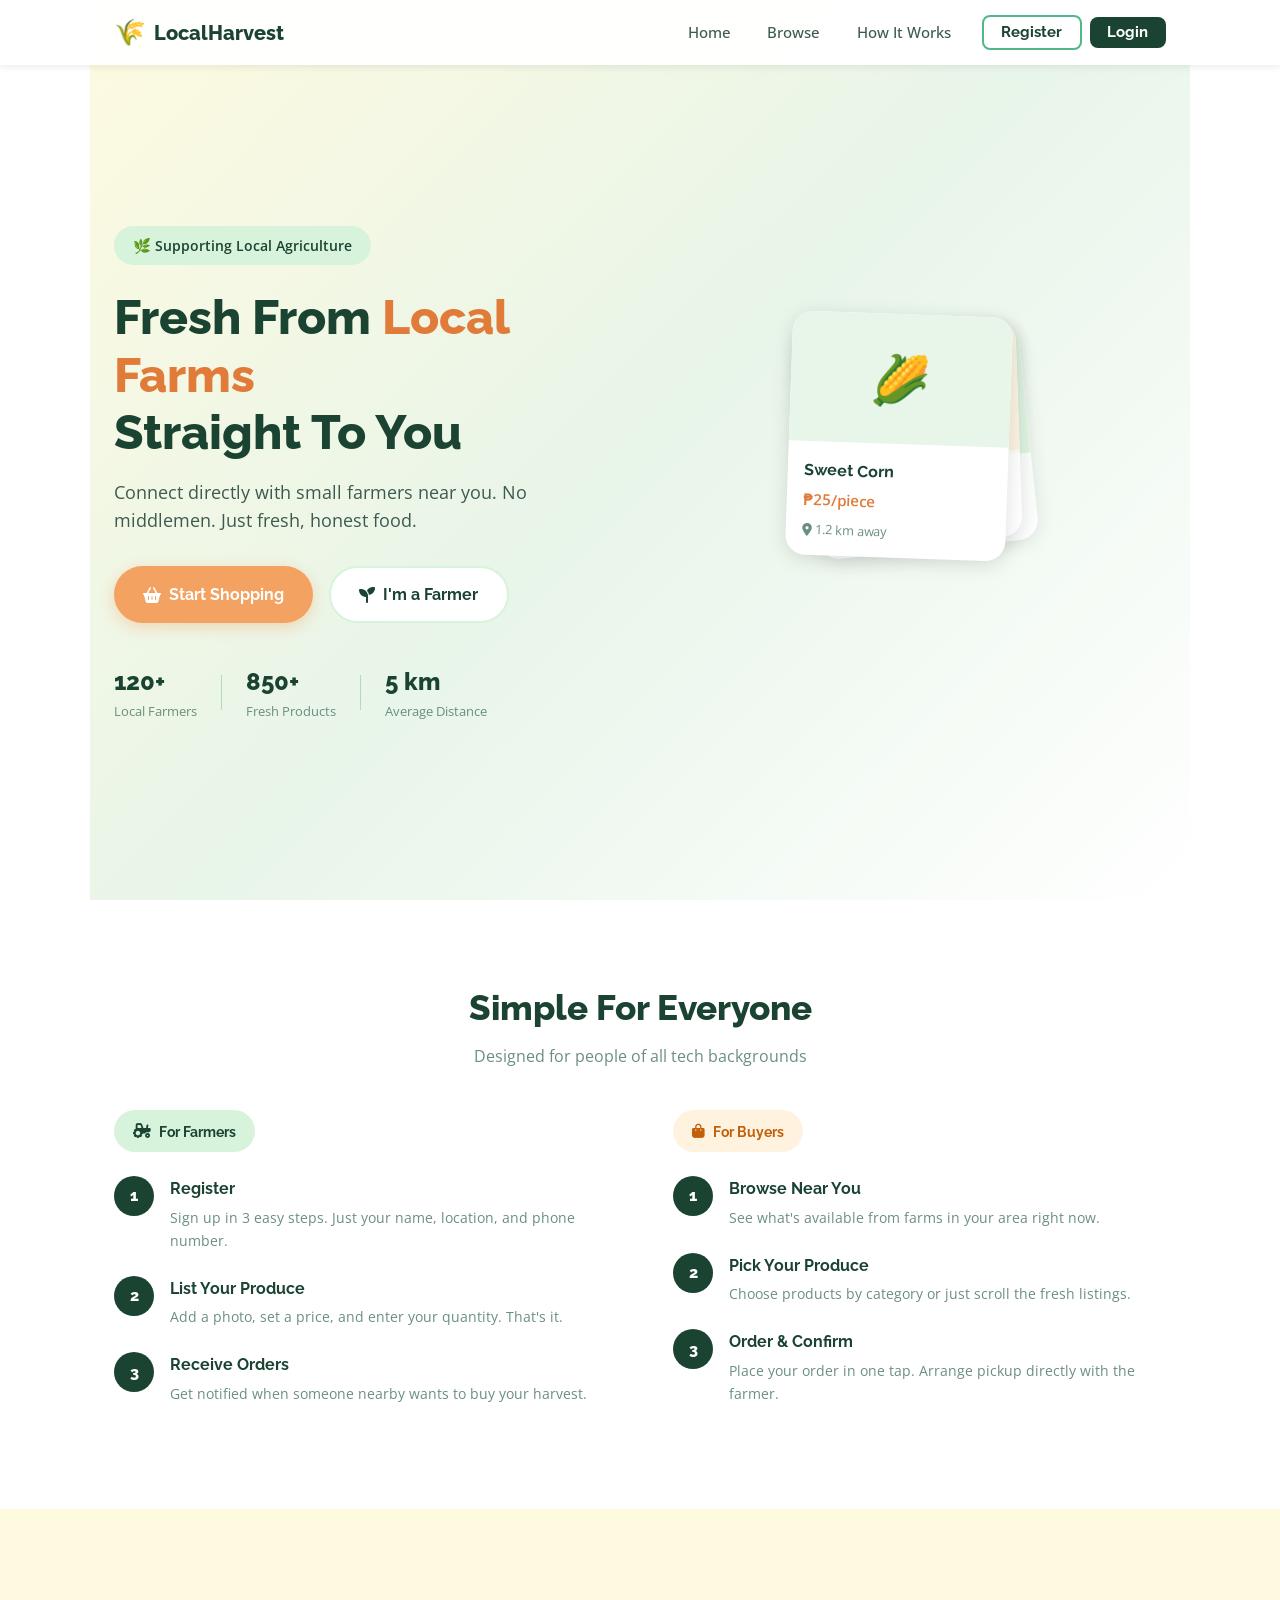
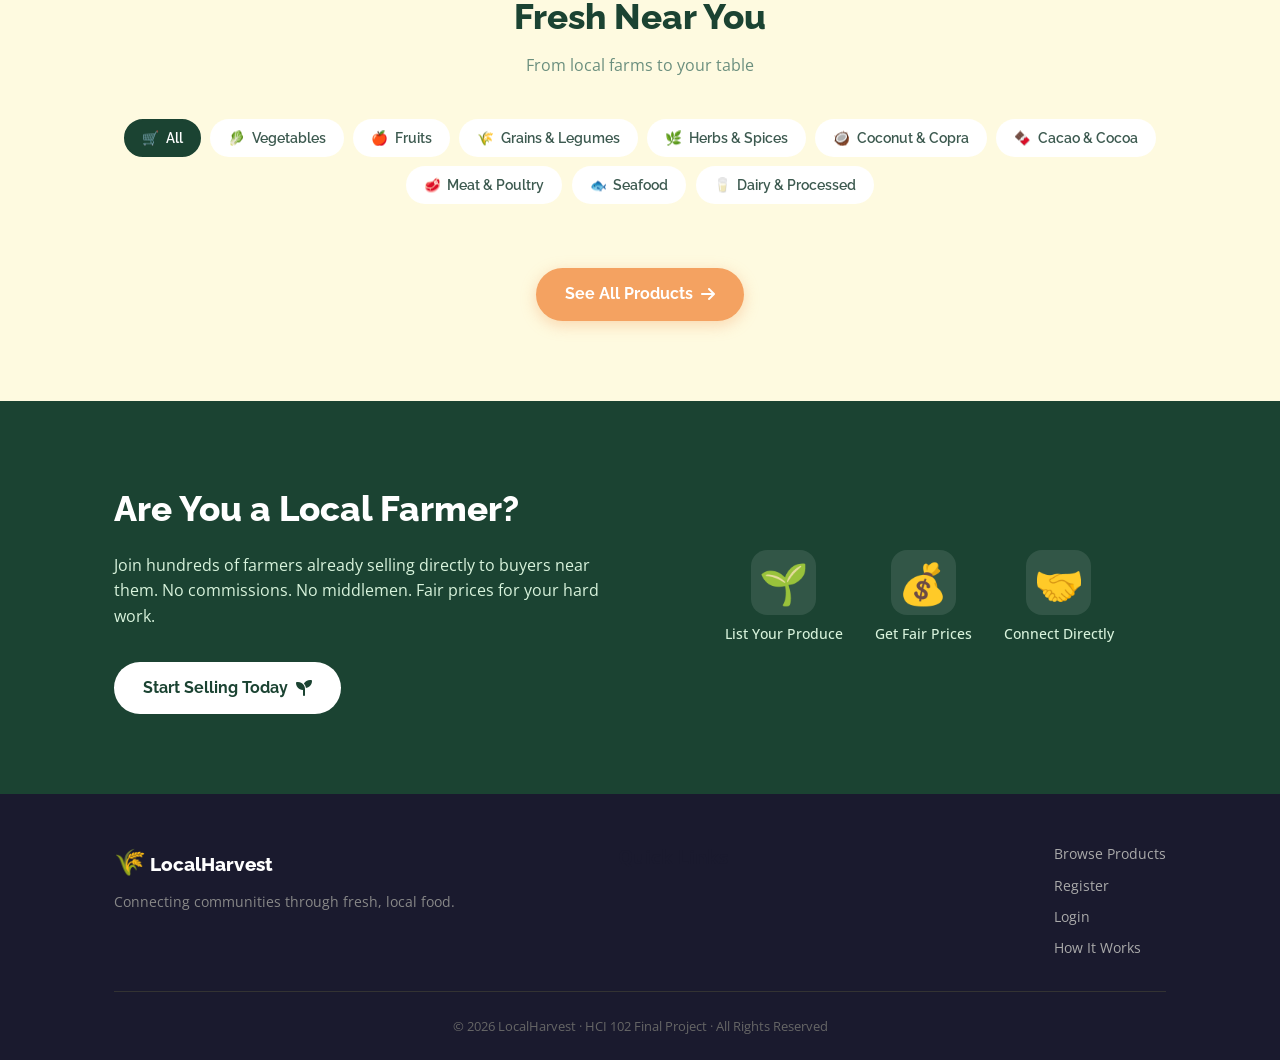
==== commit da52bd4c: "Update index.html" ====
--- a/index.html
+++ b/index.html
@@ -209,6 +209,9 @@
           <span class="brand-name">LocalHarvest</span>
           <p>Connecting communities through fresh, local food.</p>
         </div>
+        <h3>Quick Links</h3>
+        <br>
+        <br>
         <div class="footer-links">
           <a href="browse.html">Browse Products</a>
           <a href="register.html">Register</a>
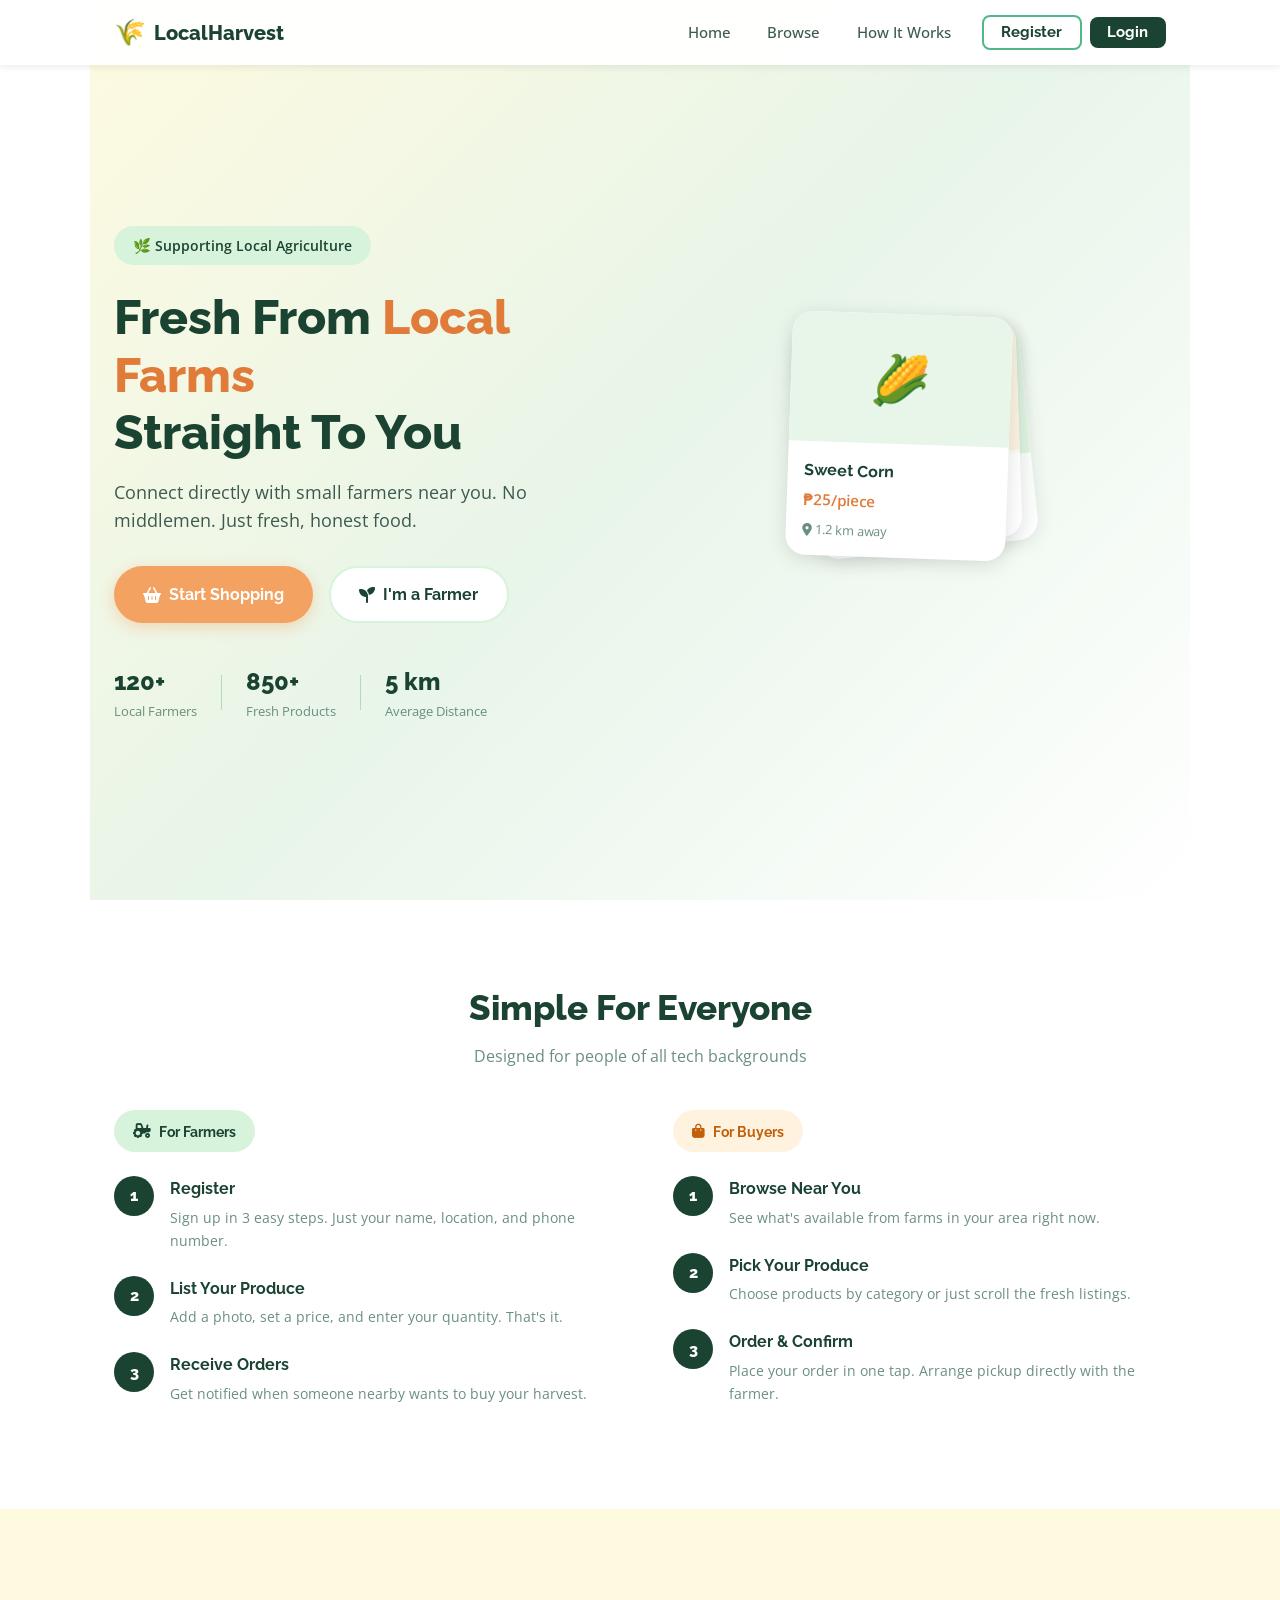
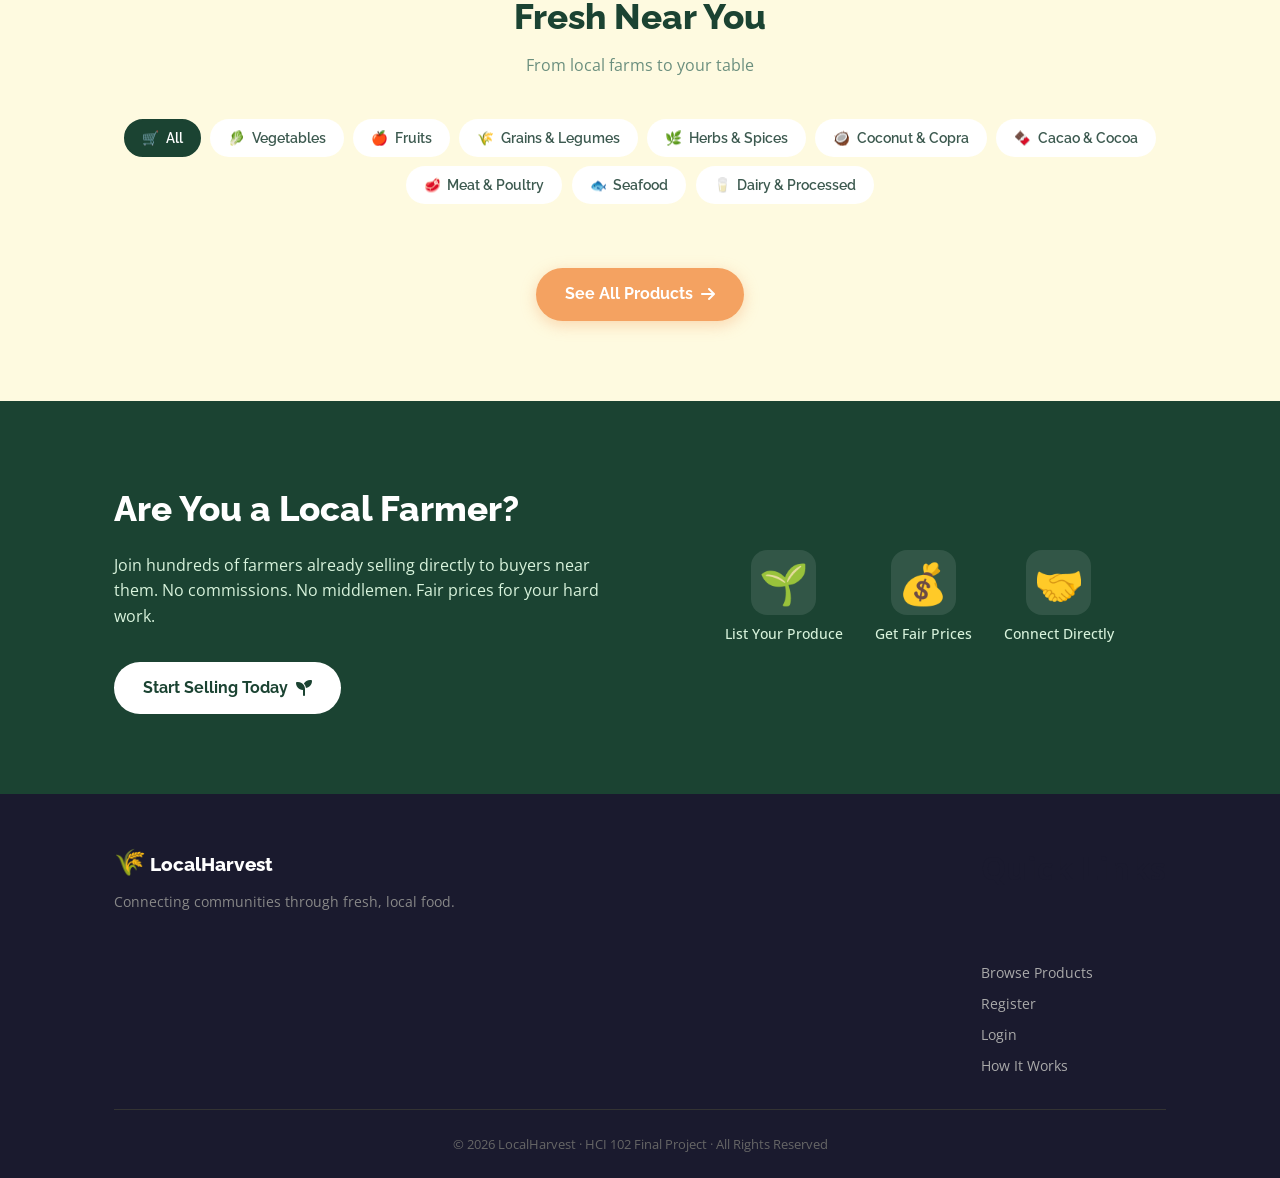
==== commit 43eff02a: "Update index.html" ====
--- a/index.html
+++ b/index.html
@@ -209,10 +209,10 @@
           <span class="brand-name">LocalHarvest</span>
           <p>Connecting communities through fresh, local food.</p>
         </div>
-        <h3>Quick Links</h3>
+        <div class="footer-links">
+          <h1>Quick Links</h1>
         <br>
         <br>
-        <div class="footer-links">
           <a href="browse.html">Browse Products</a>
           <a href="register.html">Register</a>
           <a href="login.html">Login</a>
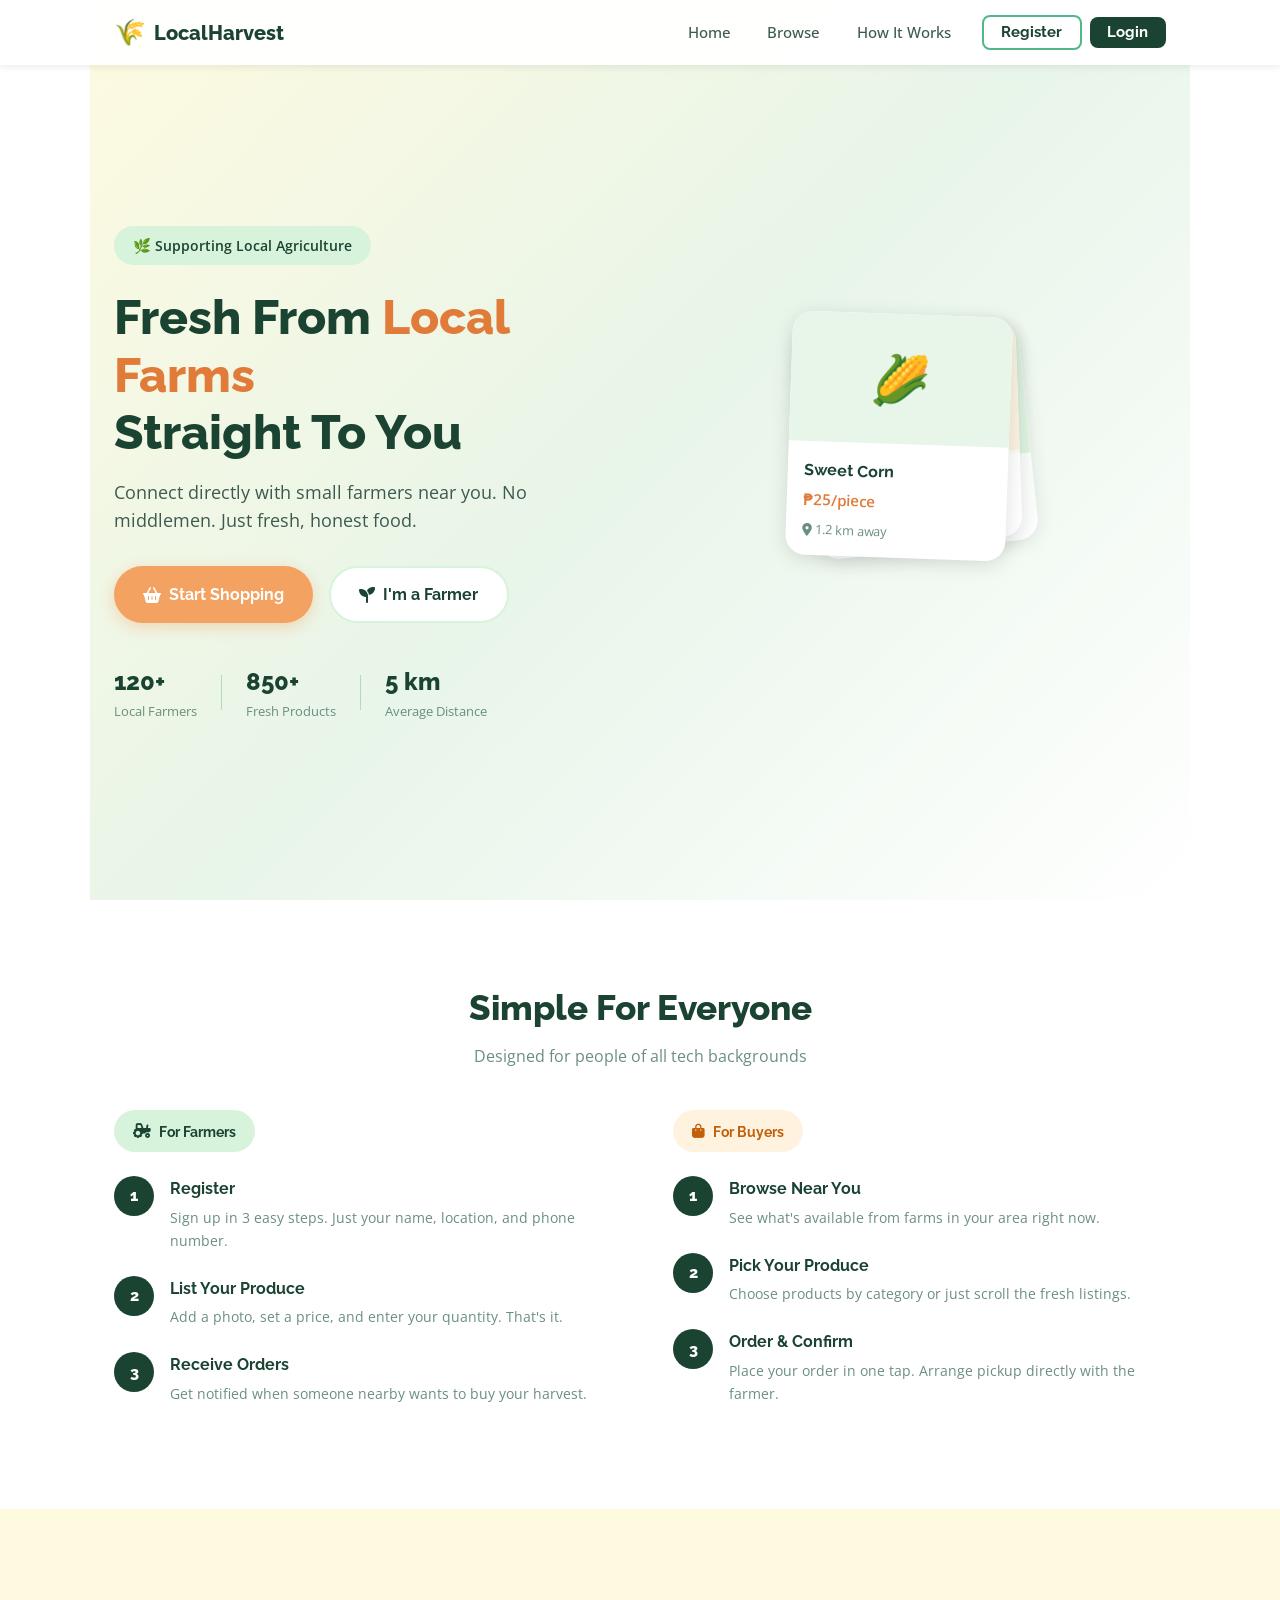
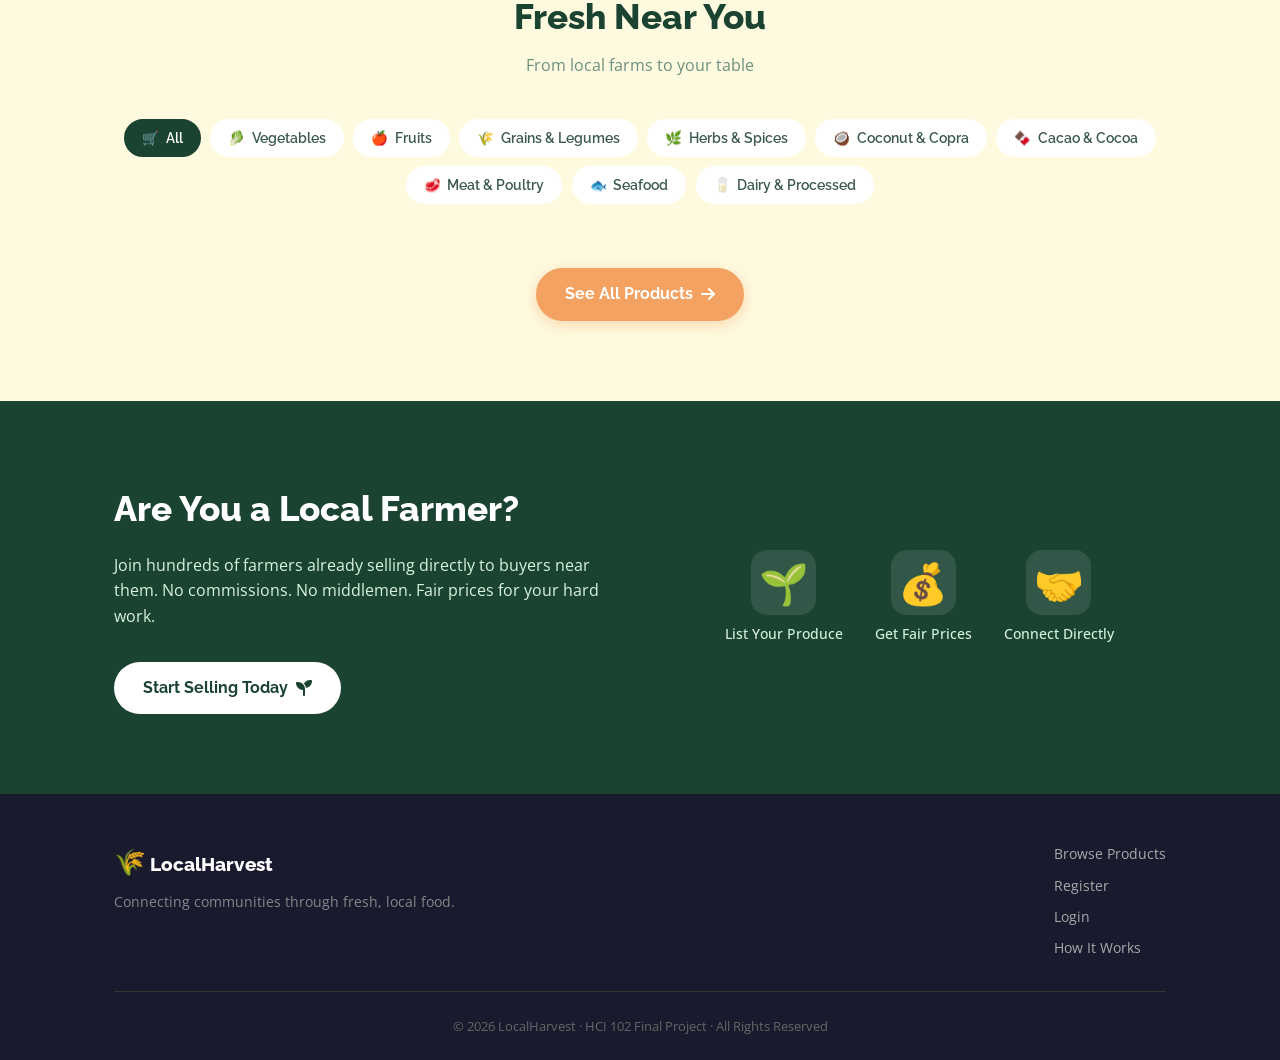
==== commit ca11fe0f: "Update index.html" ====
--- a/index.html
+++ b/index.html
@@ -210,9 +210,6 @@
           <p>Connecting communities through fresh, local food.</p>
         </div>
         <div class="footer-links">
-          <h1>Quick Links</h1>
-        <br>
-        <br>
           <a href="browse.html">Browse Products</a>
           <a href="register.html">Register</a>
           <a href="login.html">Login</a>
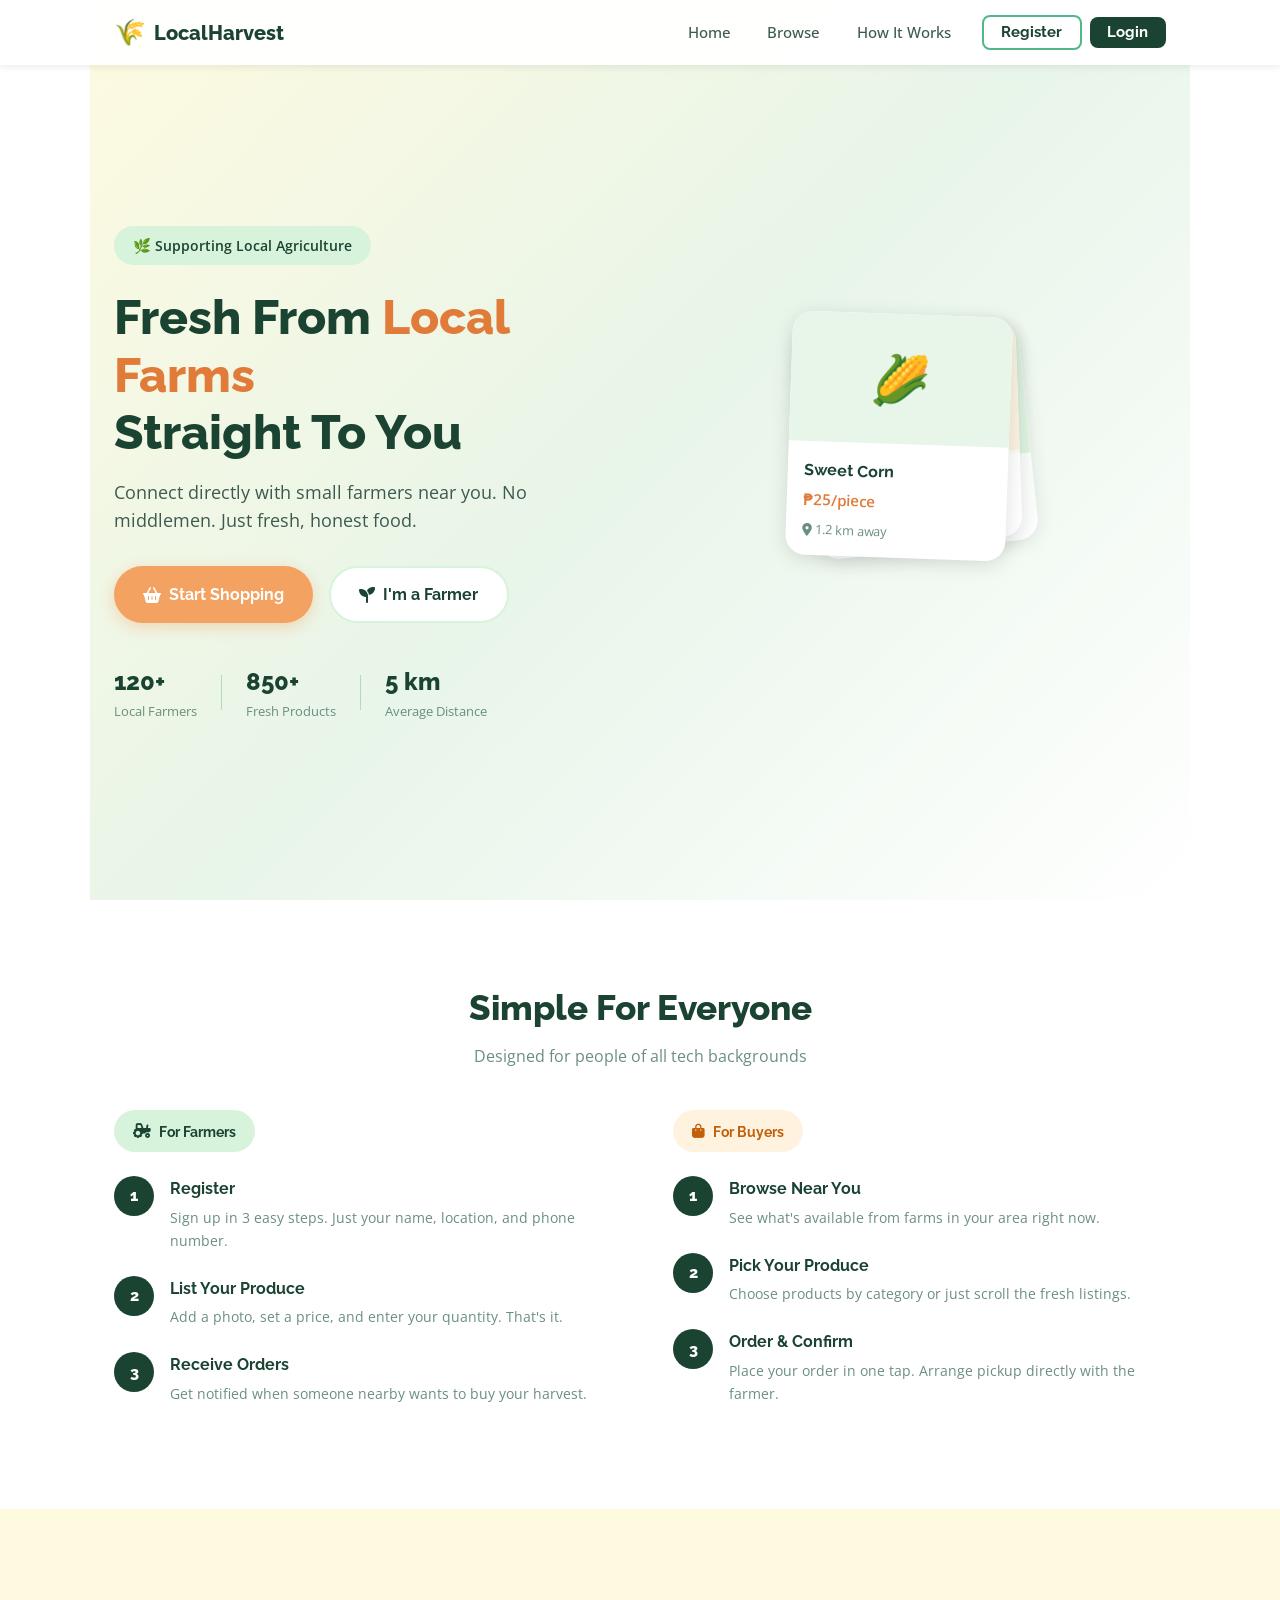
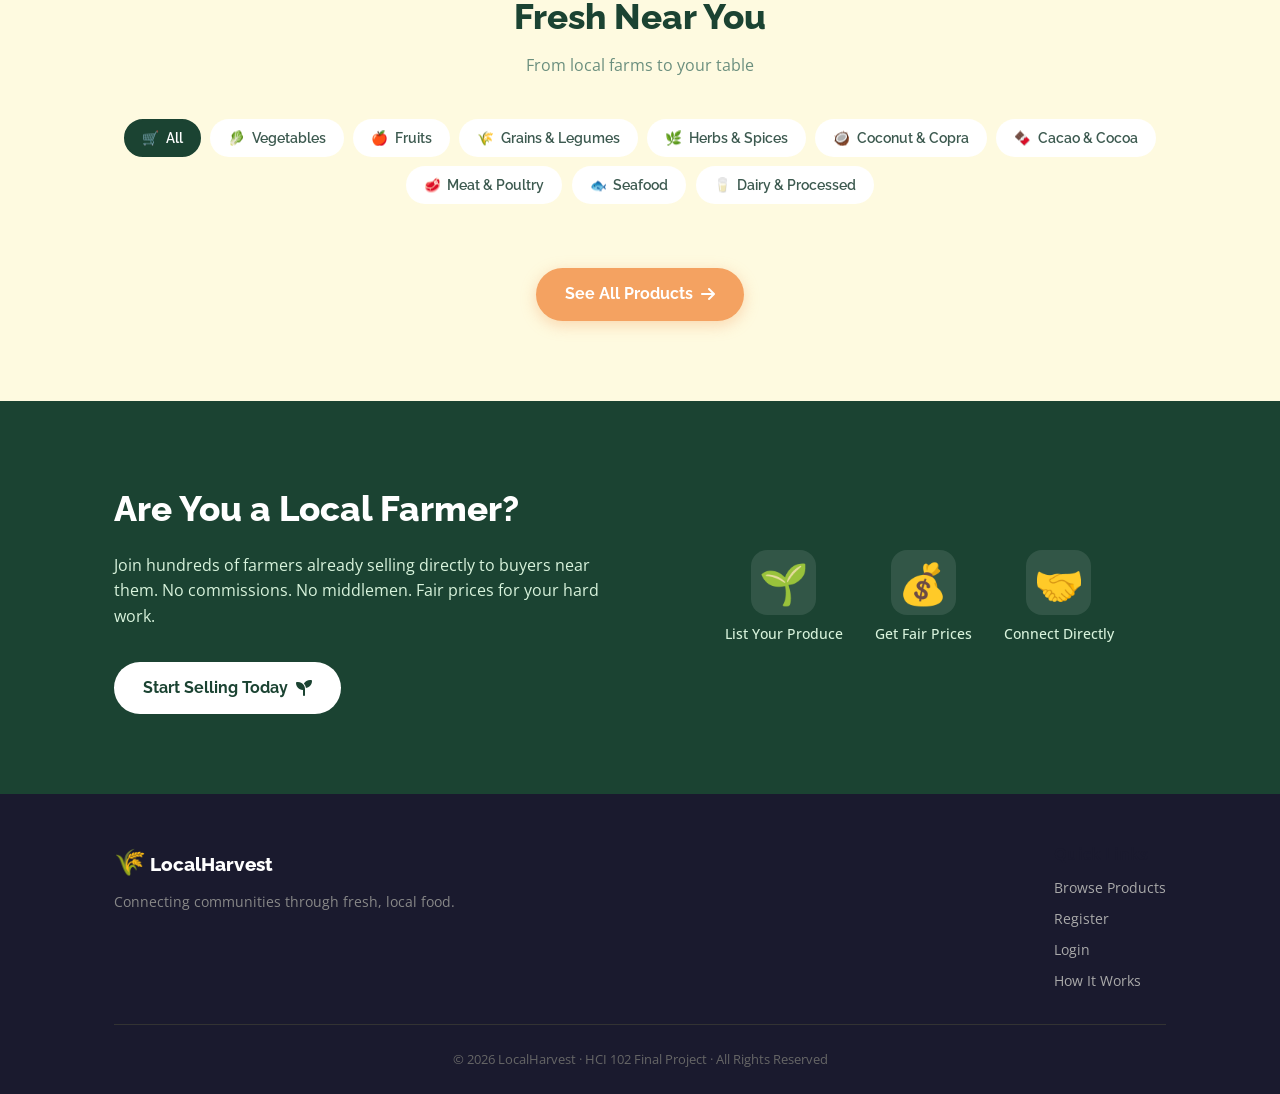
==== commit 295bb24e: "Update index.html" ====
--- a/index.html
+++ b/index.html
@@ -210,6 +210,7 @@
           <p>Connecting communities through fresh, local food.</p>
         </div>
         <div class="footer-links">
+          <h4>Quick Links</h4>
           <a href="browse.html">Browse Products</a>
           <a href="register.html">Register</a>
           <a href="login.html">Login</a>
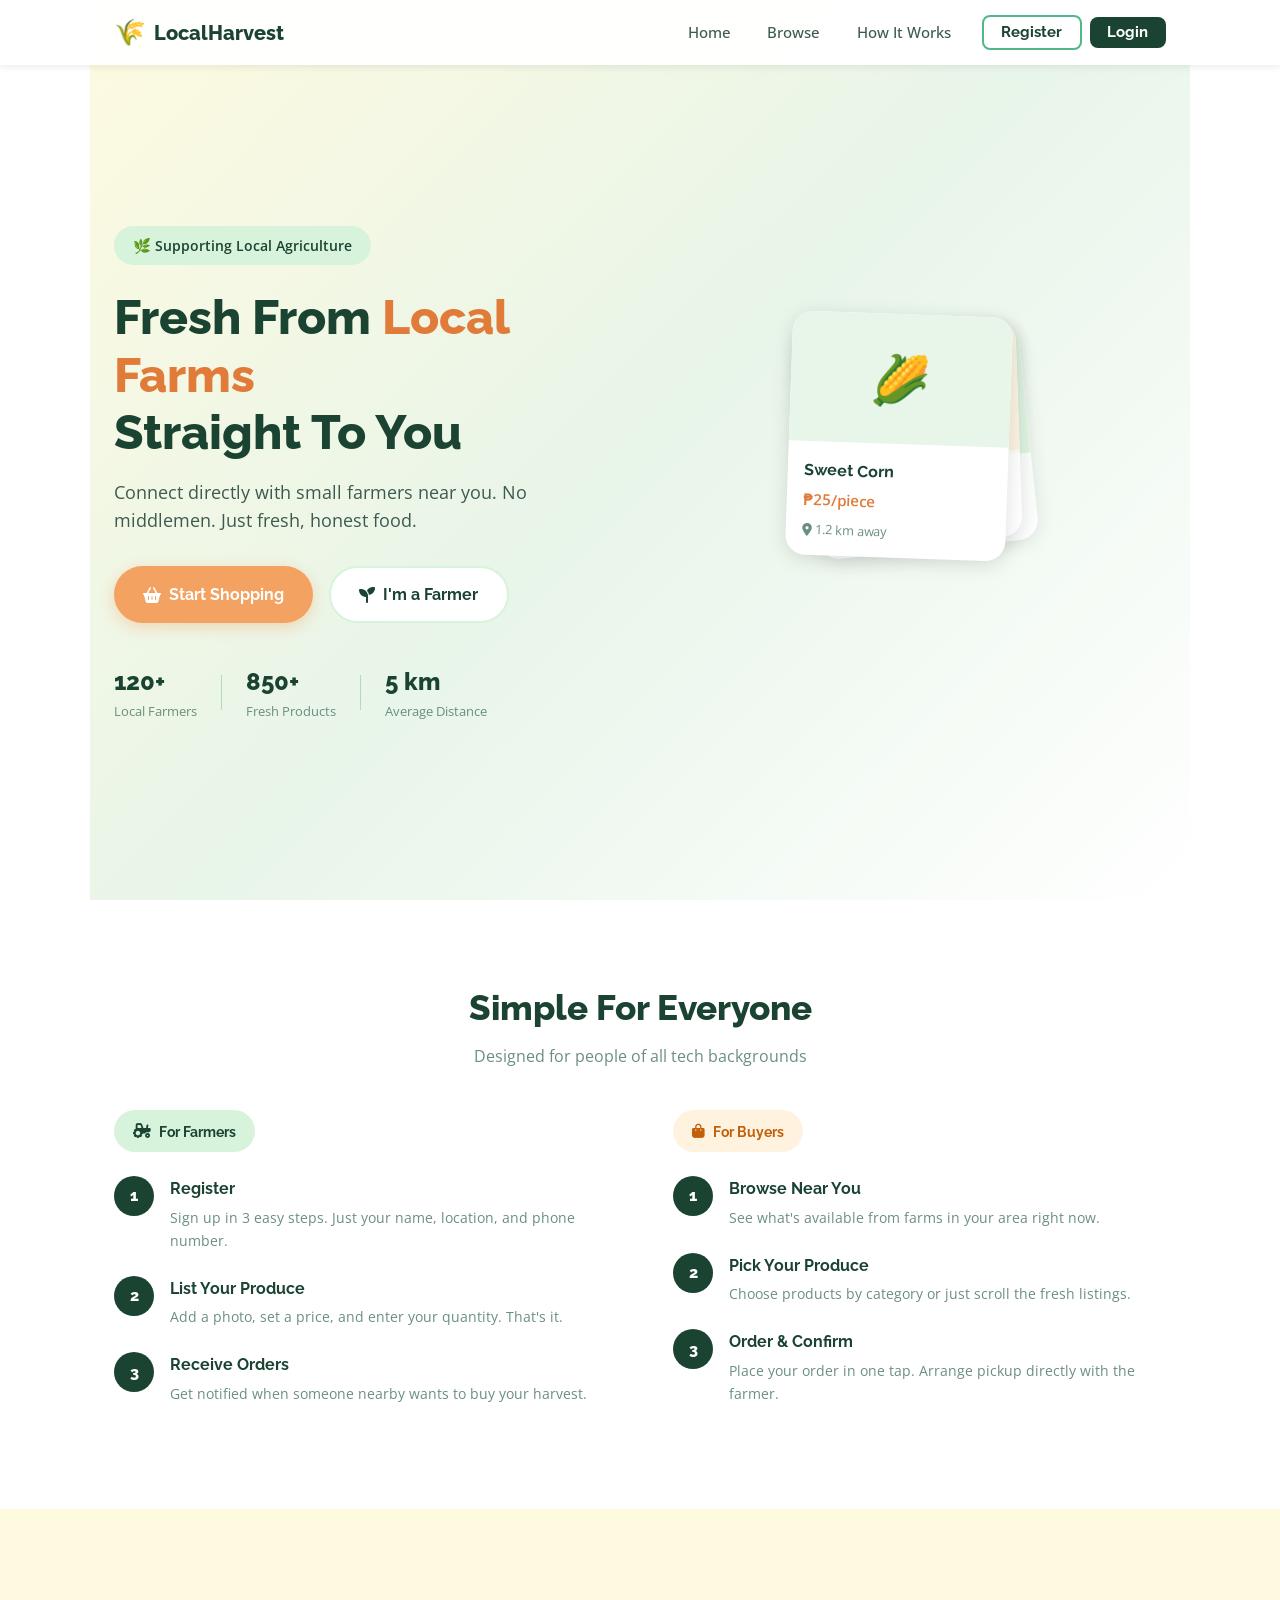
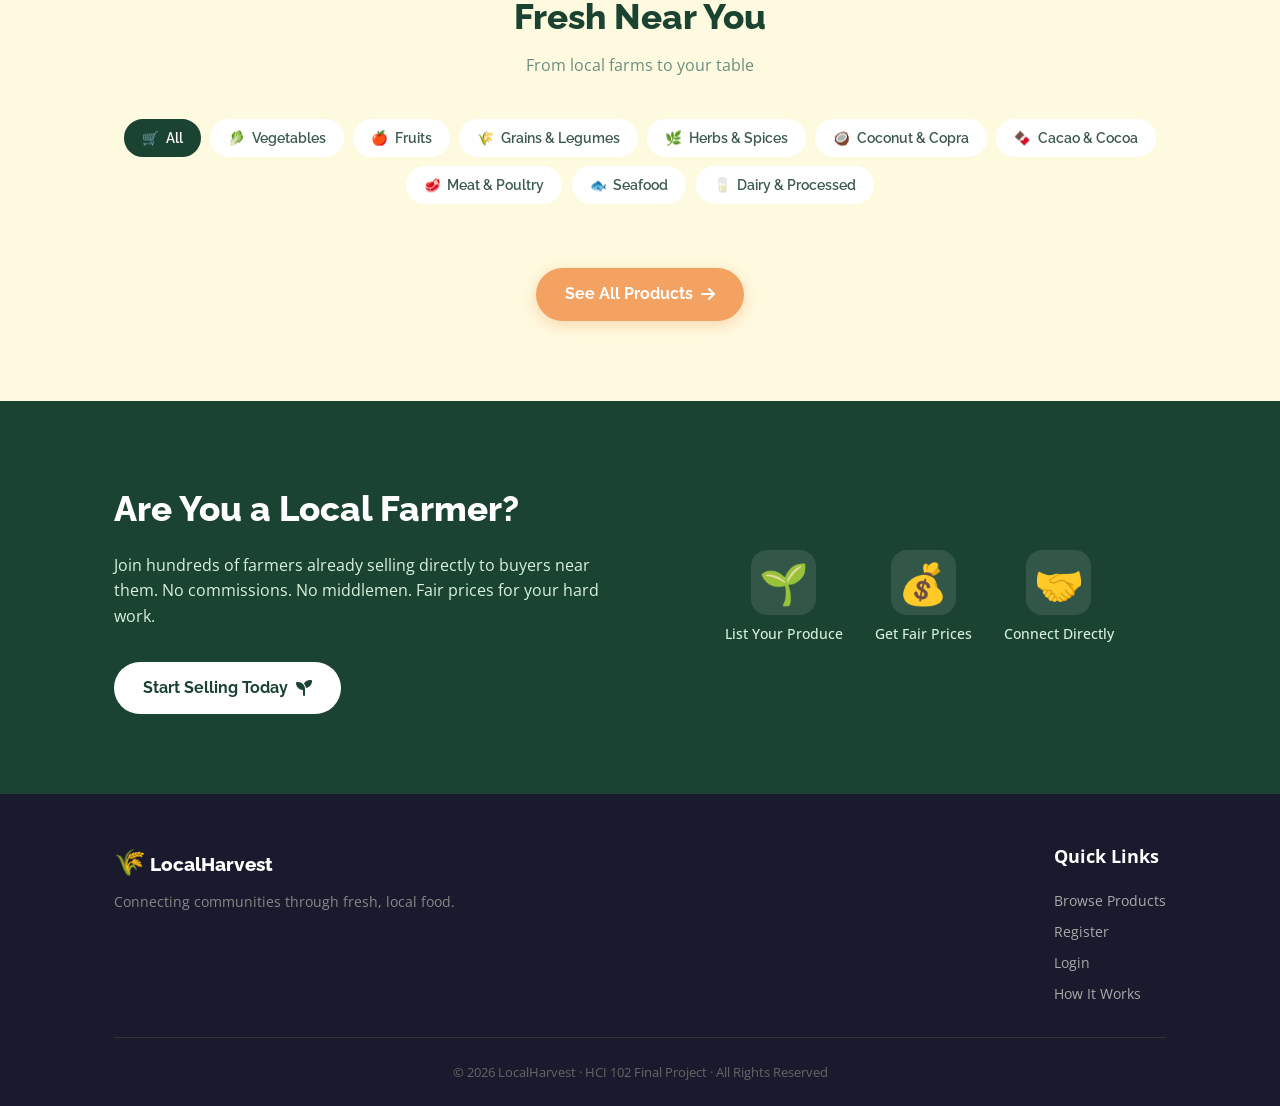
==== commit b68c8393: "Update index.html" ====
--- a/index.html
+++ b/index.html
@@ -51,7 +51,7 @@
       <h1>Fresh From <span class="highlight">Local Farms</span><br>Straight To You</h1>
       <p class="hero-sub">Connect directly with small farmers near you. No middlemen. Just fresh, honest food.</p>
       <div class="hero-btns">
-        <a href="browse.html" class="btn btn-primary">
+        <a href="login.html" class="btn btn-primary">
           <i class="fas fa-shopping-basket"></i> Start Shopping
         </a>
         <a href="register.html?role=farmer" class="btn btn-secondary">
--- a/style.css
+++ b/style.css
@@ -719,6 +719,13 @@
   gap: 0.5rem;
 }
 
+.footer-links h4 {
+  font-size: 1.1rem;
+  margin-bottom: 10px;
+  font-weight: 700;
+  color: #fff;
+}
+
 .footer-links a {
   color: #aaa;
   font-size: 0.9rem;
